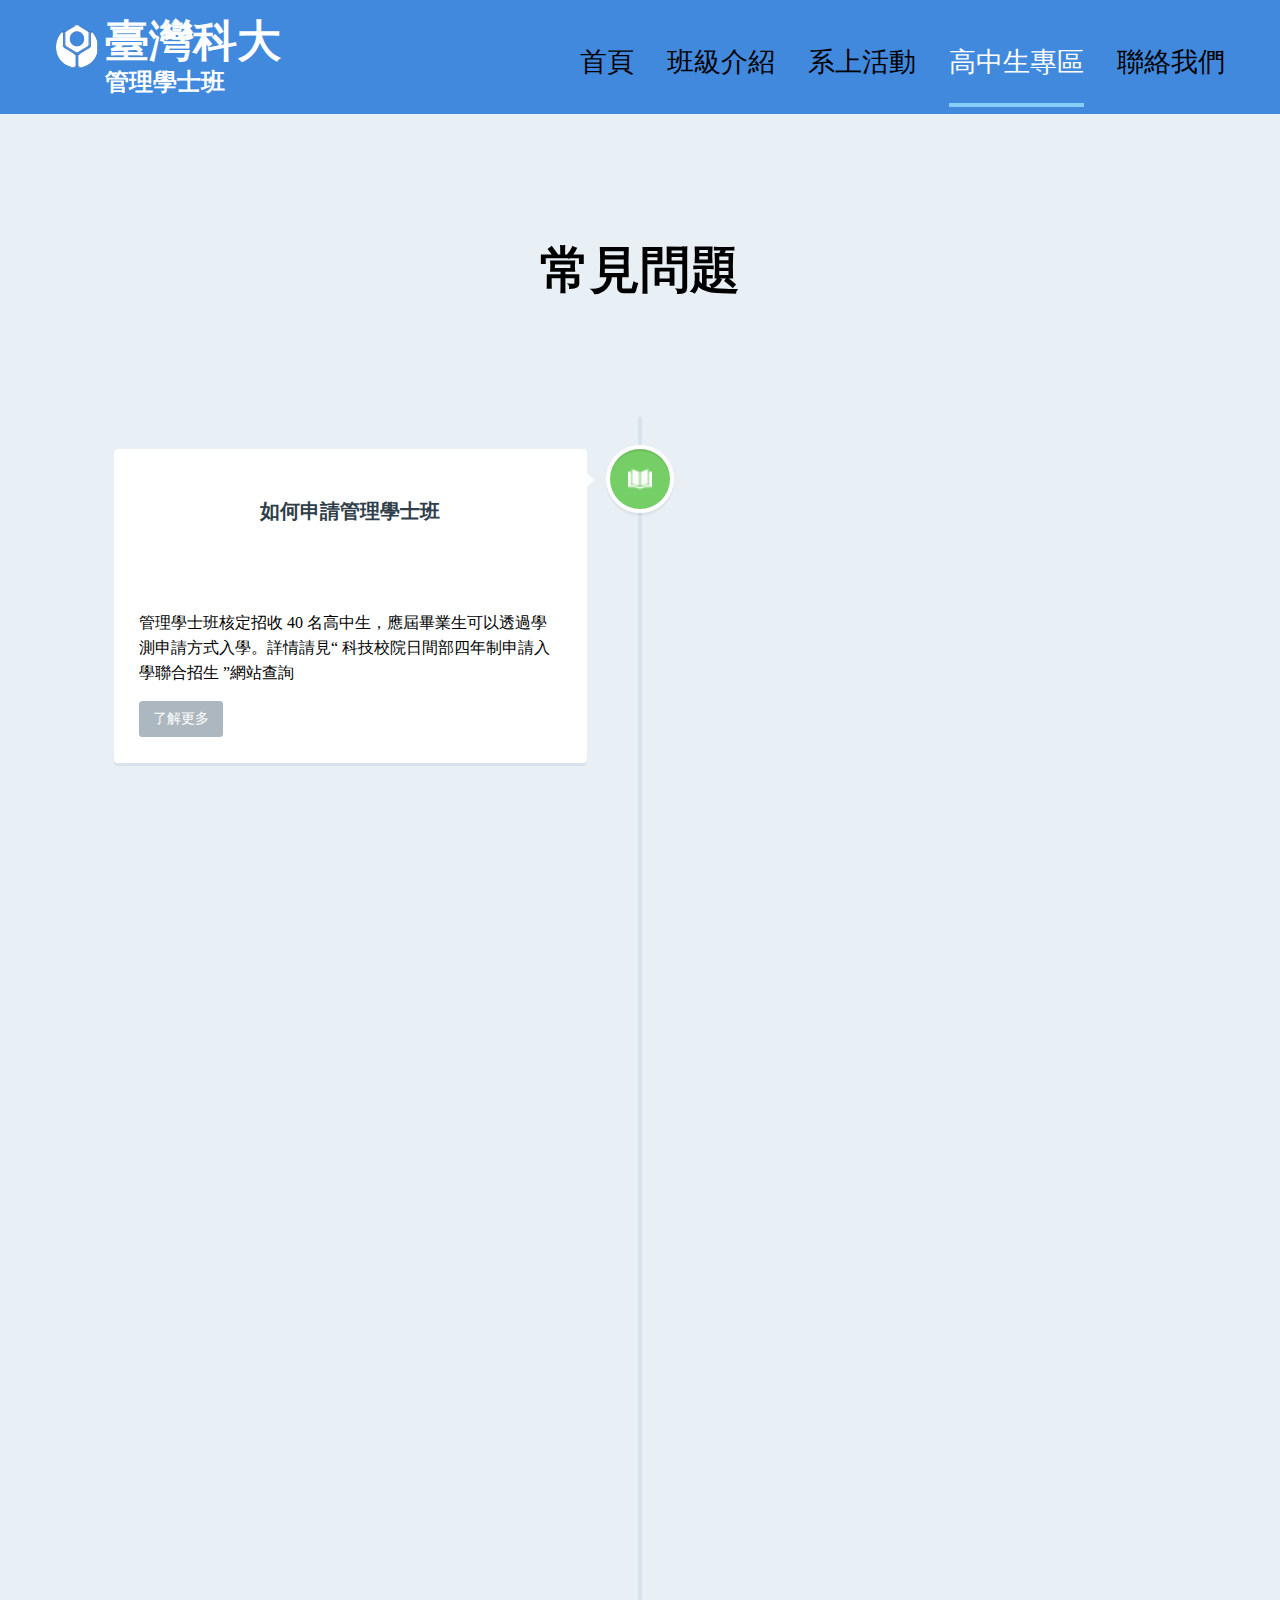
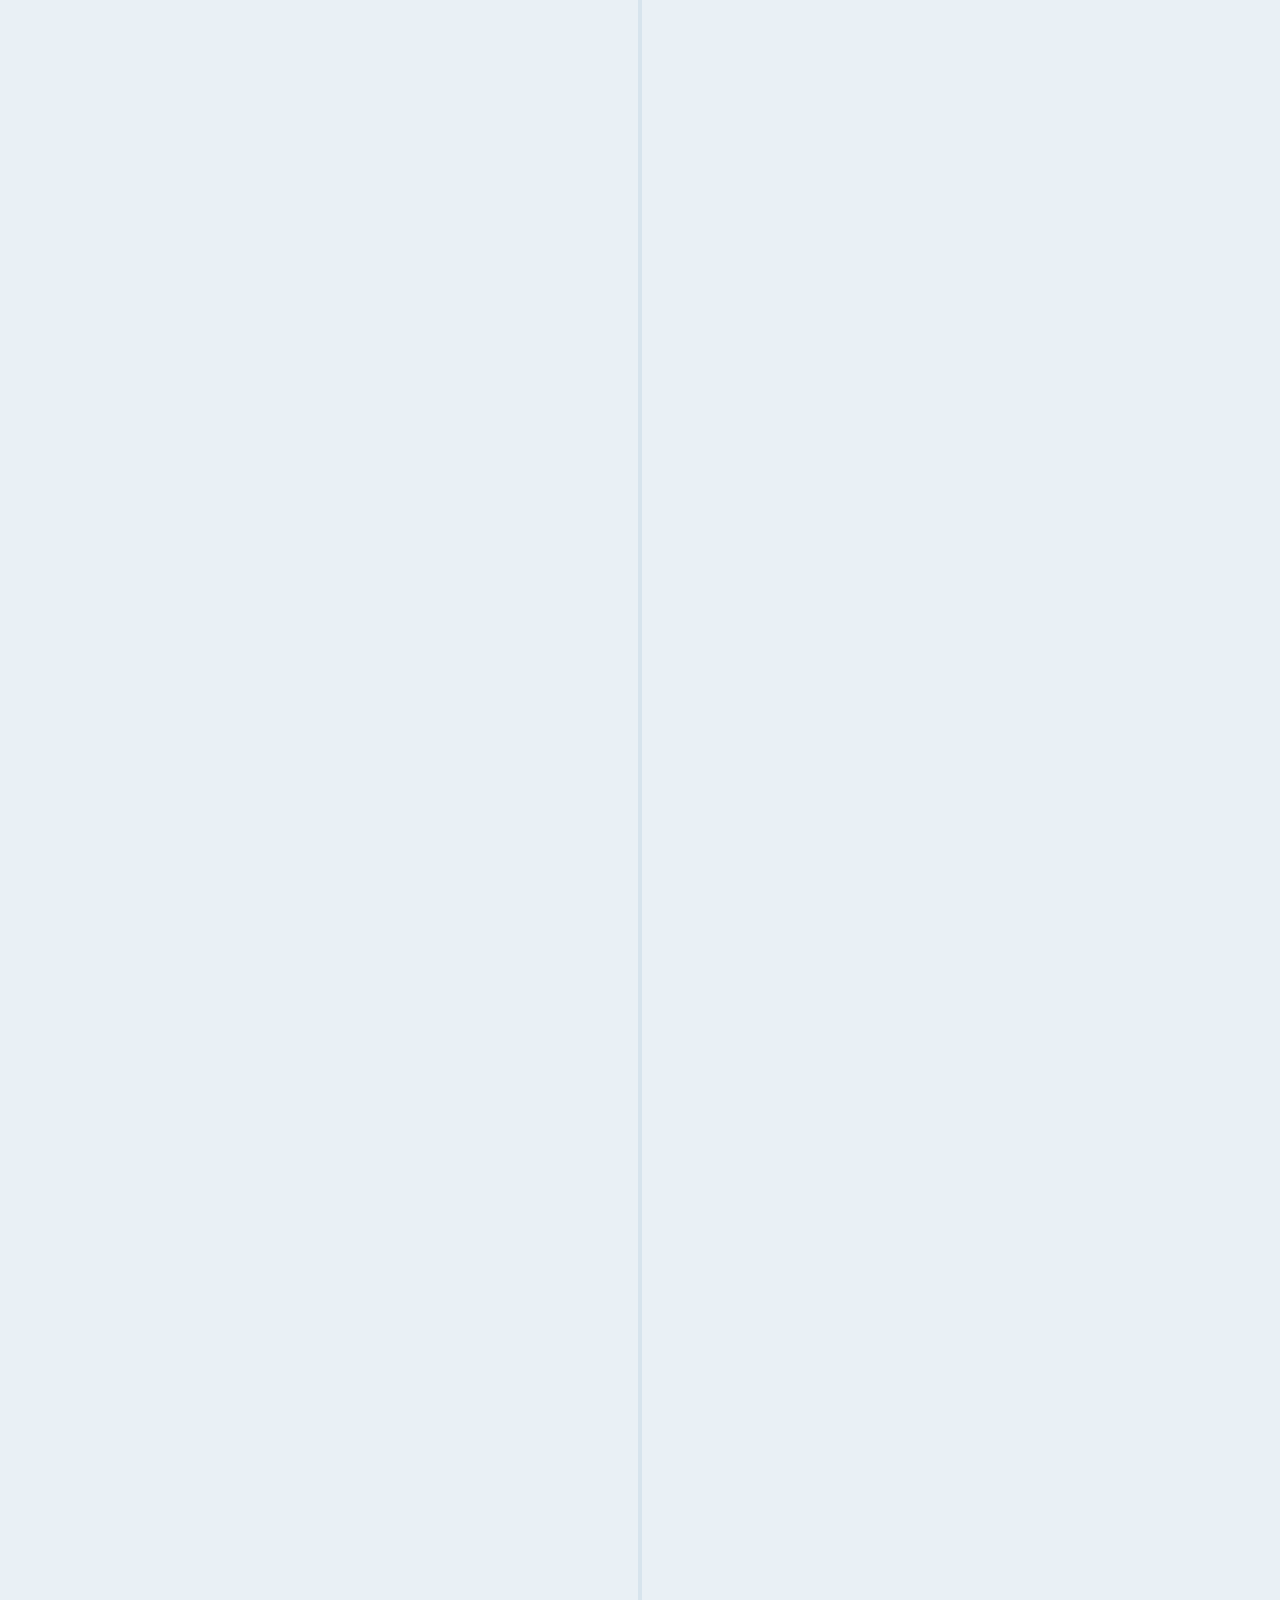
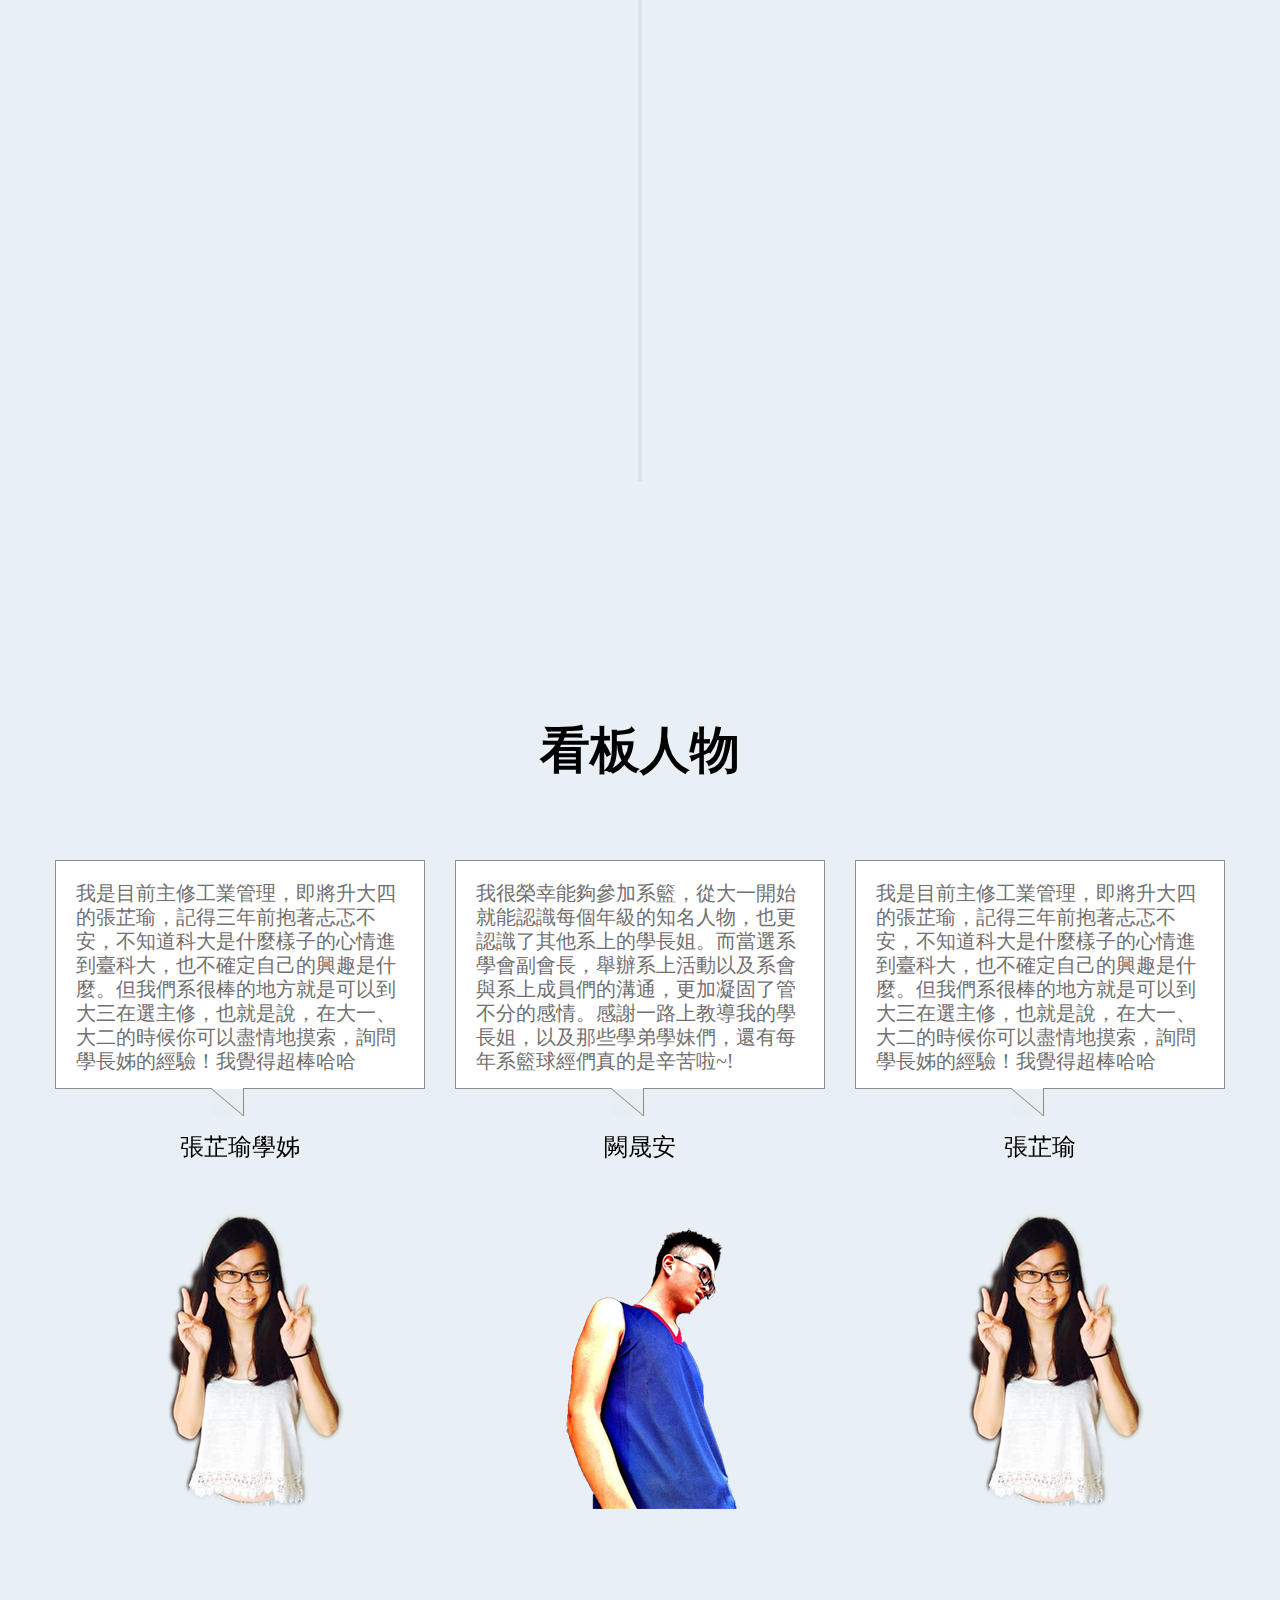
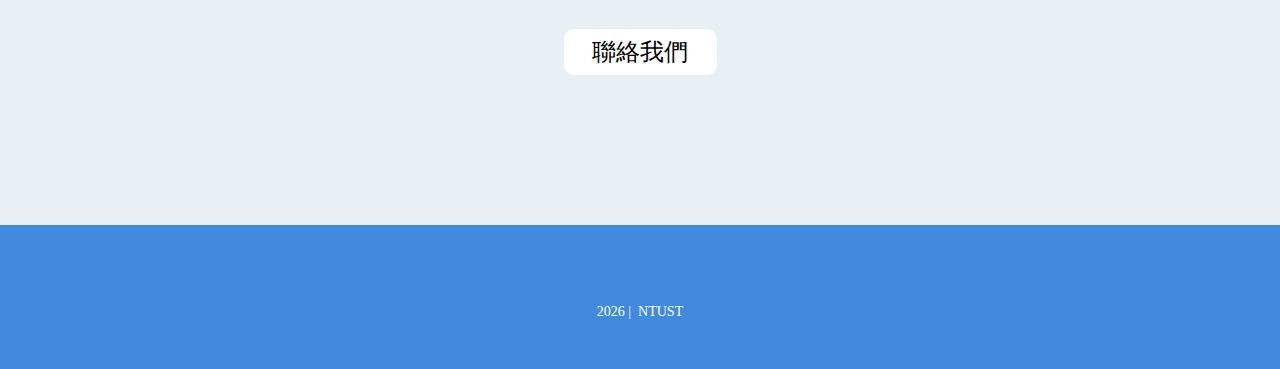
==== index-3.html @ 43ffb0cc "first_commit" ====
<!DOCTYPE html>
<html lang="en">
	<head>
	<title>高中生專區</title>
	<meta charset="utf-8">
	<meta name = "format-detection" content = "telephone=no" />
	<link rel="icon" href="images/favicon.ico" type="image/x-icon">
	<link rel="stylesheet" href="css/grid.css">
	<link rel="stylesheet" href="css/style.css">

	<script src="js/jquery.js"></script>
	<script src="js/jquery-migrate-1.2.1.js"></script>
	<script src="js/script.js"></script>
	<!--[if (gt IE 9)|!(IE)]><!-->
	<script src="js/jquery.mobile.customized.min.js"></script>
	<script src="js/wow.js"></script>
	<script>
		$(document).ready(function () {
			if ($('html').hasClass('desktop')) {
				new WOW().init();
			}
		});
	</script>

	<script type="text/javascript">
	$(document).ready(function() {
	    $(".toggle").click(function() {
	        $(this).toggleClass("active");
	        $(".nav").slideToggle();
	    });
	    $(".nav > ul > li:has(ul) > a").append('<div class="arrow-bottom"></div>');
	});
	</script>


	<link href='http://fonts.googleapis.com/css?family=Droid+Serif|Open+Sans:400,700' rel='stylesheet' type='text/css'>
	<link rel="stylesheet" href="css/new_reset.css"> <!-- CSS reset -->
	<link rel="stylesheet" href="css/new_style.css"> <!-- Resource style -->
	<script src="js/modernizr.js"></script> <!-- Modernizr -->
	<!--
	<script src="http://maps.google.com/maps/api/js?sensor=false"type="text/javascript"></script>
    <script type="text/javascript">

		var locations = [
		      ['Seoul', 37.566535, 126.977969, 4],
		      ['London', 51.507351, -0.127758, 5],
		      ['Paris', 48.856614, 2.352222, 3],
		      ['Germany', 51.165691, 10.451526, 2],
		      ['Tokyo', 35.689487, 139.691706, 1]
		    ];
		function initialize() {



		var mapProp = {
		    center:new google.maps.LatLng(0,0),
		    zoom:2,
		    panControl:false,
		    zoomControl:false,
		    mapTypeControl:false,
		    scaleControl:false,
		    streetViewControl:false,
		    overviewMapControl:false,
		    rotateControl:true,
		    mapTypeId:google.maps.MapTypeId.ROADMAP
		  };
		  var map=new google.maps.Map(document.getElementById("googleMap"),mapProp);
		}

        var infowindow = new google.maps.InfoWindow();
        var marker, i;




		google.maps.event.addDomListener(window, 'load', initialize);
	</script>
 -->

	<!--<![endif]-->
	<!--[if lt IE 8]>
	<div style=' clear: both; text-align:center; position: relative;'>
	 <a href="http://windows.microsoft.com/en-US/internet-explorer/products/ie/home?ocid=ie6_countdown_bannercode">
		 <img src="images/ie8-panel/warning_bar_0000_us.jpg" border="0" height="42" width="820" alt="You are using an outdated browser. For a faster, safer browsing experience, upgrade for free today." />
	 </a>
	</div>
	<![endif]-->
	<!--[if lt IE 9]>
		<script src="js/html5shiv.js"></script>
		<link rel="stylesheet" type="text/css" media="screen" href="css/ie.css">
	<![endif]-->
	</head>
<body class="index-3">
<!--==============================header=================================-->
<header id="header">
	<div id="stuck_container">
		<div class="container">
			<div class="row">
				<div class="grid_12">
          <img src="images/circle_logo.png" id="logopic">
					<h1><a href="index.html">臺灣科大</a><span>管理學士班</span></h1>
					<nav>
						<ul class="sf-menu">
							<li><a href="index.html">首頁</a></li>
							<li><a href="index-1.html">班級介紹</a>

							</li>
							<li><a href="index-2.html">系上活動</a>

							</li>
							<li class="current"><a href="index-3.html">高中生專區</a>
								<!-- <ul>
									<li><a href="#">常見問題</a>

									</li>
									<li><a href="#">出國交換</a>
									</li>
									<li><a href="#">看板人物</a>
									</li>
								</ul> -->
							</li>
							<li><a href="index-4.html">聯絡我們</a></li>
						</ul>
					</nav>
				</div>
			</div>
		</div>
	</div>
</header>

<span class="toggle">Menu</span>
<nav class="nav">
    <ul>
        <li><a href="index-1.html">系所介紹</a></li>
        <li><a href="index-2.html">系上活動</a></li>
        <li><a href="#">高中生專區</a></li>
        <li><a href="index-4.html">聯絡我們</a></li>
        <li><a href="http://www.management.ntust.edu.tw/front/bin/home.phtml">管院首頁</a></li>
    </ul>
</nav>

<!--=======content================================-->

<section id="content">
	<div class="full-width-container block-1">
		<div class="container">
			<div class="row">
				<div class="grid_12">
					<header>
						<h2 id="modify_content">常見問題</h2>
					</header>
				</div>
			</div>
				<section id="cd-timeline" class="cd-container">
					<div class="cd-timeline-block">
						<div class="cd-timeline-img cd-enter">
							<img src="images/open-book1.png" alt="Picture">
						</div> <!-- cd-timeline-img -->

						<div class="cd-timeline-content">
							<h2>如何申請管理學士班</h2>
							<p>管理學士班核定招收 40 名高中生，應屆畢業生可以透過學測申請方式入學。詳情請見“ 科技校院日間部四年制申請入學聯合招生 ”網站查詢</p>
							<a target="blank" href="https://caac.jctv.ntut.edu.tw/" class="cd-read-more">了解更多</a>

						</div> <!-- cd-timeline-content -->
					</div> <!-- cd-timeline-block -->

					<div class="cd-timeline-block">
						<div class="cd-timeline-img cd-sop">
							<img src="images/clock145.png" alt="Movie">
						</div> <!-- cd-timeline-img -->

						<div class="cd-timeline-content">
							<h2>申請入學流程</h2>
							<p>每年應屆高中三年級學生完成學測測驗之後，校方將在三月中旬接受考生第一階段申請，分為團體報名以及個人報名。待三月底公佈第一階段錄取名單之後，同一時間開放第二階段備審申請，並於四月底公佈第二階段錄取名單。五月中旬開始接受考生的報到與放棄。</p>
							<a target="blank"  href="http://www.admission.ntust.edu.tw/files/11-1004-124-1.php?Lang=en?Lang=zh-tw" class="cd-read-more">了解更多</a>

						</div> <!-- cd-timeline-content -->
					</div> <!-- cd-timeline-block -->



					<div class="cd-timeline-block">
						<div class="cd-timeline-img cd-exchange">
							<img src="images/businessmen13.png" alt="Picture">
						</div> <!-- cd-timeline-img -->

						<div class="cd-timeline-content">
							<h2>申請短期國際交換</h2>
							<p>為了開拓在學學生的國際視野，進行國際交流，校方每年在上下學期皆有名額可供學生申請交換。交換學校涵蓋世界五大洲，跨越四大洋。詳細申請流程與資格請見 “ 臺灣科技大學國際事務處 ” 網站查詢。<br><br>本校設有「選派優秀學生出國研習辦法」可輔導學生赴國際知名大學交換學生，並透過雙聯學制辦法取得雙學位。</p>
							<a target="blank" href="http://www.oia.ntust.edu.tw/files/11-1017-41.php?Lang=zh-tw" class="cd-read-more">了解更多</a>

						</div> <!-- cd-timeline-content -->
					</div> <!-- cd-timeline-block -->


					<div class="cd-timeline-block">
						<div class="cd-timeline-img cd-money">
							<img src="images/money162.png" alt="Movie">
						</div> <!-- cd-timeline-img -->

						<div class="cd-timeline-content">
							<h2>獎學金申請</h2>
							<p>高中生申請入學獎學金：其該入學年度學科能力測驗總級分位於累計1%以內(含)者，每名發給入學獎學金三十萬元；惟入學當學年度修業狀況需符合本校「優秀高中職學生就讀本校大學部獎學金實施要點」規定。<br><br>學業成績優良獎學金：學期成績八十分(含)以上，名列該班第一名發予獎學金六千元，第二名發予獎學金四千元，第三名發予獎學金二千元。</p>

						</div> <!-- cd-timeline-content -->
					</div> <!-- cd-timeline-block -->



					<div class="cd-timeline-block">
						<div class="cd-timeline-img cd-ntust">
							<img src="images/living1.png" alt="Picture">
						</div> <!-- cd-timeline-img -->

						<div class="cd-timeline-content">
							<h2>與臺科大其他不分系之差別</h2>
							<p>臺灣科技大學目前設立四個種類的學士班，分別是全校不分系學士班、管理學士班、電資學士班與工程學士班，以上學士班皆是從大二開始分流。管理學士班顧名思義是在學學生必須選擇管理學院一個系所作為主修。電資學士班則是選擇電資學院內的一個系所作為主修以此類推。全校不分系學士班則無此規定。</p>

						</div> <!-- cd-timeline-content -->
					</div> <!-- cd-timeline-block -->

					<div class="cd-timeline-block">
						<div class="cd-timeline-img cd-study">
							<img src="images/graduation43.png" alt="Location">
						</div> <!-- cd-timeline-img -->

						<div class="cd-timeline-content">
							<h2>未來升學</h2>
							<p>我們每屆都有許多優秀學長姐考取國內外大學之研究所。除了臺科研究所直升之外，更有不少考取臺清交成政大研究所的學長姐，素質之高可見一斑。</p>
						</div> <!-- cd-timeline-content -->
					</div> <!-- cd-timeline-block -->

					<div class="cd-timeline-block">
						<div class="cd-timeline-img cd-job">
							<img src="images/briefcase13.png" alt="Location">
						</div> <!-- cd-timeline-img -->

						<div class="cd-timeline-content">
							<h2>未來就業</h2>
							<p>本校畢業生均為政府單位及相關民間企業爭相錄用，畢業校友表現優異。根據2004年天下 Cheers雜誌調查，企業最愛之商管學院研究所畢業生中，本院名列全國第七，2005年企業最愛大學生中，本校名列全國第五。

							<br><br>本院EMBA辦學績效亦十分卓著，獲亞洲週刊評選2000年全亞洲EMBA第11名，Cheers雜誌2005年度一千大企業經理人最愛EMBA第3名，在企業界中擁有相當高的知名度。</p>
						</div> <!-- cd-timeline-content -->
					</div> <!-- cd-timeline-block -->

					<div class="cd-timeline-block">
						<div class="cd-timeline-img cd-end">
							<img src="images/text70.png" alt="Movie">
						</div> <!-- cd-timeline-img -->

						<div class="cd-timeline-content">
							<h2>The End ?</h2>
							<p>接下來請看我們的學長姐經驗分享吧～</p>
							<!--<h2>附件下載</h2>
							<p><a href="http://www.management.ntust.edu.tw/ezcatfiles/em/img/img/659/proj_application.doc" target="_blank"><span style="color:#000080;">實務專題-申請表</span></a></p><p><a href="http://www.management.ntust.edu.tw/ezcatfiles/em/img/img/643/293543440.doc" target="_blank"><span style="color:#000080;">實務專題-封面</span></a></p><p><a href="http://www.management.ntust.edu.tw/ezcatfiles/em/img/img/643/118273390.doc" target="_blank"><span style="color:#000080;">實務專題-書背</span></a></p><p><a href="http://www.management.ntust.edu.tw/ezcatfiles/em/img/img/643/110611201.doc" target="_blank"><span style="color:#000080;">實務專題-編排要點</span></a></p>
							<span class="cd-date">Feb 26</span><p><a href="http://www.management.ntust.edu.tw/ezcatfiles/em/img/img/659/640087499.doc"><span style="color:#000080;">主修雙主修輔系異動申請書</span></a></p>-->
						</div> <!-- cd-timeline-content -->
					</div> <!-- cd-timeline-block -->
				</section> <!-- cd-timeline -->


		</div>
	</div>
	<!-- <div class="full-width-container block-2">
		<div class="row">
			<div class="gird_12">
				<header><h2 id="map_content">交換地圖</h2></header>
				<div id="map"></div>
			</div>
		</div>
		<div class="container">
			<div class="row">
				<div class="grid_12">
					<p style="text-align:center;"><a href="http://www.oia.ntust.edu.tw/home.php" target="blank" class="btn_b">暸解更多</a></p>
				</div>
			</div>
		</div>

	</div>
	</div>
	 -->	<div class="full-width-container block-3">
		<div class="container">
			<div class="row">
					<div class="grid_12">
						<header>
							<h2>看板人物</h2>
						</header>
					</div>
				<div class="grid_4">
					<div class="text_content"><p>我是目前主修工業管理，即將升大四的張芷瑜，記得三年前抱著忐忑不安，不知道科大是什麼樣子的心情進到臺科大，也不確定自己的興趣是什麼。但我們系很棒的地方就是可以到大三在選主修，也就是說，在大一、大二的時候你可以盡情地摸索，詢問學長姊的經驗！我覺得超棒哈哈</p> </div>
					<h5>張芷瑜學姊</h5>
					<img src="images/p1.png" style="margin-bottom:50px;">
				</div>
				<div class="grid_4">
					<div class="text_content"><p>我很榮幸能夠參加系籃，從大一開始就能認識每個年級的知名人物，也更認識了其他系上的學長姐。而當選系學會副會長，舉辦系上活動以及系會與系上成員們的溝通，更加凝固了管不分的感情。感謝一路上教導我的學長姐，以及那些學弟學妹們，還有每年系籃球經們真的是辛苦啦~!</p> </div>
					<h5>闕晟安</h5>
					<img src="images/p2.png" style="margin-bottom:50px;">
				</div>
				<div class="grid_4">
					<div class="text_content"><p>我是目前主修工業管理，即將升大四的張芷瑜，記得三年前抱著忐忑不安，不知道科大是什麼樣子的心情進到臺科大，也不確定自己的興趣是什麼。但我們系很棒的地方就是可以到大三在選主修，也就是說，在大一、大二的時候你可以盡情地摸索，詢問學長姊的經驗！我覺得超棒哈哈</p> </div>
					<h5>張芷瑜</h5>
					<img src="images/p1.png" style="margin-bottom:50px;">
				</div>
			</div>
		</div>
	</div>
	<div class="container">
			<div class="row">
				<div class="grid_12">
					<p style="text-align:center; position:relative; top:-150px;"><a href="index-4.html"class="btn">聯絡我們</a></p>
				</div>
			</div>
		</div>
</section>

<!--=======footer=================================-->
<footer id="footer">
	<div class="container">
		<div class="row">
			<div class="grid_12 copyright">
				<!--<h2><span>Follow Us</span></h2>
				<a href="#" class="btn bd-ra"><span class="fa fa-facebook"></span></a>
				<a href="#" class="btn bd-ra"><span class="fa fa-tumblr"></span></a>
				<a href="#" class="btn bd-ra"><span class="fa fa-google-plus"></span></a>-->
				<pre><span id="copyright-year"></span> |  NTUST</pre>
			</div>
		</div>
	</div>
</footer>
<script src="js/main.js"></script> <!-- Resource jQuery -->

<!--
  <script type="text/javascript">
    var locations = [
    	['捷克', 50.075538, 14.4378],
    	['捷克', 50.075538, 14.4378],
		['比利時', 50.503887, 4.469936],
		['荷蘭', 52.132633, 5.291266],
		['奧地利', 47.516231, 14.550072],
		['義大利', 41.871940, 12.56738],
		['俄羅斯', 61.524010, 105.318756],
		['西班牙', 40.463667, -3.74922],
		['瑞典', 60.128161, 18.643501],
		['土耳其', 38.963745, 35.243322],
    	['韓國', 37.566535, 126.977969],
		['英國', 51.507351, -0.127758],
		['法國', 48.856614, 2.352222],
		['德國', 51.165691, 10.451526],
		['東京', 35.689487, 139.691706],
		['波蘭', 51.919438, 19.145136],
		['丹麥', 56.263920, 9.501785],
		['波蘭', 51.919438, 19.145136]

    ];

    var map = new google.maps.Map(document.getElementById("map"),{
      zoom: 3,
      center: new google.maps.LatLng(50, 50),
      panControl:false,
      zoomControl:false,
      mapTypeControl:false,
      scaleControl:false,
      streetViewControl:false,
      overviewMapControl:false,
      rotateControl:true,
      mapTypeId: google.maps.MapTypeId.ROADMAP
    });

    var infowindow = new google.maps.InfoWindow();

    var marker, i;

    for (i = 0; i < locations.length; i++) {
      marker = new google.maps.Marker({
      position: new google.maps.LatLng(locations[i][1], locations[i][2]),
      map: map
      });

      google.maps.event.addListener(marker, 'click', (function(marker, i) {
        return function() {
        infowindow.setContent(locations[i][0]);
        infowindow.open(map, marker);
        }
      })(marker, i));
    }
  </script>
 -->
</body>
</html>
---- css/grid.css ----
/* http://meyerweb.com/eric/tools/css/reset/ 
   v2.0 | 20110126
   License: none (public domain)
*/
/*========================================================
                    Add by myself
=========================================================*/
@media(min-width:760px) and (max-width:980px){
 #feature{
  position: relative;
  left: -40%;
  width: 200%;
 }
 }

.row_modify{
  margin-top: -400px;
  height: 200px;
  position: relative;
  right: 3%; 
}

.row_modify h2{
  text-align: center; 
  color: #fff;
}

#row_modify_h2{
  text-align: center; 
  color: #fff;
}

@media(min-width:500px) and (max-width:820px){
  #row_modify_h2{
  text-align: center; 
  color: #fff;
  position: relative;
  top: -280px;
}
}

@media(max-width:500px){
  #row_modify_h2{
  text-align: center; 
  color: #fff;
  position: relative;
  top: -350px;
}
}


.row_modify .grid_12 p{
  font-size: 20px;
  text-align: center;
}

.row_modify ul{
  font-size: 20px;
  font-family: Microsoft JhengHei;
  color: #000;
  position: absolute;
}
.row_modify ul ol{
  padding:10px;
}

.row_modify .grid_2 p{
  text-align: center;
}

.row_modify .grid_2 a:hover {
  text-align: left;
}

/*
index1 image-hover
*/
@media (min-width:1200px) {

.caption-style-4{
  list-style-type: none;
  margin-top: 180px;
  left: 16%;
  padding: 0px;
  width: 100%;
}

.caption-style-4 li{
  float: left;
  position: relative;
  overflow: hidden;
  border: solid 4px #fff;
  border-radius: 10px;
  margin-right:180px; 

}
}

@media (min-width:980px) and (max-width:1200px) {
.caption-style-4{
  list-style-type: none;
  margin-top: 180px;
  left: 15%;
  padding: 0px;
  width: 100%;
}

.caption-style-4 li{
  float: left;
  position: relative;
  overflow: hidden;
  border: solid 4px #fff;
  border-radius: 10px;
  margin-right:100px; 

}

}

@media (min-width:820px) and (max-width:980px) {
.caption-style-4{
  list-style-type: none;
  margin-top: 180px;
  left: 10.3%;
  padding: 0px;
  width: 100%;
}

.caption-style-4 li{
  float: left;
  position: relative;
  overflow: hidden;
  border: solid 4px #fff;
  border-radius: 10px;
  margin-right:70px; 

}

}

@media (min-width:767px) and (max-width:820px) {
.caption-style-4{
  list-style-type:none ;
  margin-top: 10px;
  left: 10%;
  padding: 0px;
  width: 100%;
}

.caption-style-4 li{
  float: left;
  position: relative;
  top:-180px;
  left: 31.5%;
  overflow: hidden;
  border: solid 4px #fff;
  border-radius: 10px;
  margin-right:300px; 
  margin-bottom:50px; 

}

}

@media (min-width:500px) and (max-width:767px) {
.caption-style-4{
  list-style-type:none ;
  margin-top: 10px;
  left: 10%;
  padding: 0px;
  width: 100%;
}

.caption-style-4 li{
  float: left;
  position: relative;
  top:-280px;
  left: 20.5%;
  overflow: hidden;
  border: solid 4px #fff;
  border-radius: 10px;
  margin-right:300px; 
  margin-bottom:50px; 

}

}

@media (min-width:479px) and (max-width:500px) {
.caption-style-4{
  list-style-type:none ;
  margin-top: 10px;
  left: 10%;
  padding: 0px;
  width: 100%;
}

.caption-style-4 li{
  float: left;
  position: relative;
  top:-350px;
  left: 20.5%;
  overflow: hidden;
  border: solid 4px #fff;
  border-radius: 10px;
  margin-right:300px; 
  margin-bottom:50px; 

}

}

@media (max-width:479px){
.caption-style-4{
  list-style-type:none ;
  margin-top: 10px;
  left: 10%;
  width: 100%;
}

.caption-style-4 li{
  float: left;
  position: relative;
  top:-350px;
  left: 12.5%;
  overflow: hidden;
  border: solid 4px #fff;
  border-radius: 10px;
  margin-right:300px; 
  margin-bottom:50px; 

}

}

.caption-style-4 li:hover .caption{
  opacity: 1;
}

.caption-style-4 li:hover img{
  opacity: 1;
  transform: scale(1.15,1.15);
  -webkit-transform:scale(1.15,1.15);
  -moz-transform:scale(1.15,1.15);
  -ms-transform:scale(1.15,1.15);
  -o-transform:scale(1.15,1.15);
}


.caption-style-4 img{
  margin: 0px;
  padding: 15px;
  float: left;
  z-index: 4;
}


.caption-style-4 .caption{
  cursor: pointer;
  position: absolute;
  opacity: 0;
  -webkit-transition:all 0.45s ease-in-out;
  -moz-transition:all 0.45s ease-in-out;
  -o-transition:all 0.45s ease-in-out;
  -ms-transition:all 0.45s ease-in-out;
  transition:all 0.45s ease-in-out;
}

.caption-style-4 img{
  -webkit-transition:all 0.25s ease-in-out;
  -moz-transition:all 0.25s ease-in-out;
  -o-transition:all 0.25s ease-in-out;
  -ms-transition:all 0.25s ease-in-out;
  transition:all 0.25s ease-in-out;
}
.caption-style-4 .blur{
  background-color: rgba(0,0,0,0.65);
  height: 160px;
  width: 160px;
  z-index: 5;
  position: absolute;
}

.caption-style-4 .caption-text h1{

  position: relative;
  top: -10px;
  text-transform: uppercase;
  text-align: center;
  font-size: 36px;
  color: #fff;
}

.caption-style-4 .caption-text p{
  color: #fff;
  padding-top: 8px;
}

.caption-style-4 .caption-text{
  z-index: 10;
  color: #fff;
  position: absolute;
  width: 160px;
  height: 160px;
  text-align: center;
  top:70px;
  left: 0px;
}

/*========================================================
                    original
=========================================================*/
html,
body,
div,
span,
applet,
object,
iframe,
h1,
h2,
h3,
h4,
h5,
h6,
p,
blockquote,
pre,
a,
abbr,
acronym,
address,
big,
cite,
code,
del,
dfn,
em,
img,
ins,
kbd,
q,
s,
samp,
small,
strike,
strong,
sub,
sup,
tt,
var,
b,
u,
i,
center,
dl,
dt,
dd,
ol,
ul,
li,
fieldset,
form,
label,
legend,
table,
caption,
tbody,
tfoot,
thead,
tr,
th,
td,
article,
aside,
canvas,
details,
embed,
figure,
figcaption,
footer,
header,
hgroup,
menu,
nav,
output,
ruby,
section,
summary,
time,
mark,
audio,
video {
  margin: 0;
  padding: 0;
  border: 0;
  font-size: 100%;
  font: inherit;
  vertical-align: top;
}
/* HTML5 display-role reset for older browsers */
article,
aside,
details,
figcaption,
figure,
footer,
header,
hgroup,
menu,
nav,
section {
  display: block;
}
body {
  line-height: 1;
}
ol,
ul {
  list-style: none;
}
blockquote,
q {
  quotes: none;
}
blockquote:before,
blockquote:after,
q:before,
q:after {
  content: '';
  content: none;
}
table {
  border-collapse: collapse;
  border-spacing: 0;
}
.clearfix {
  *zoom: 1;
}
.clearfix:before,
.clearfix:after {
  display: table;
  content: "";
  line-height: 0;
}
.clearfix:after {
  clear: both;
}
.container .alpha {
  margin-left: 0px;
}
.container .omega {
  margin-right: 0px;
}
.row {
  margin-left: -30px;
  *zoom: 1;
}
.row:before,
.row:after {
  display: table;
  content: "";
  line-height: 0;
}
.row:after {
  clear: both;
}
[class*="grid_"] {
  float: left;
  min-height: 1px;
  margin-left: 30px;
}
.container {
  width: 1170px;
}
.grid_12 {
  width: 1170px;
}
.grid_11 {
  width: 1070px;
}
.grid_10 {
  width: 970px;
}
.grid_9 {
  width: 870px;
}
.grid_8 {
  width: 770px;
}
.grid_7 {
  width: 670px;
}
.grid_6 {
  width: 570px;
}
.grid_5 {
  width: 470px;
}
.grid_4 {
  width: 370px;
}
.grid_3 {
  width: 270px;
}
.grid_2 {
  width: 170px;
}
.grid_1 {
  width: 70px;
}
.preffix_12 {
  margin-left: 1230px;
}
.preffix_11 {
  margin-left: 1130px;
}
.preffix_10 {
  margin-left: 1030px;
}
.preffix_9 {
  margin-left: 930px;
}
.preffix_8 {
  margin-left: 830px;
}
.preffix_7 {
  margin-left: 730px;
}
.preffix_6 {
  margin-left: 630px;
}
.preffix_5 {
  margin-left: 530px;
}
.preffix_4 {
  margin-left: 430px;
}
.preffix_3 {
  margin-left: 330px;
}
.preffix_2 {
  margin-left: 230px;
}
.preffix_1 {
  margin-left: 130px;
}
.container {
  margin-right: auto;
  margin-left: auto;
  *zoom: 1;
  -webkit-box-sizing: border-box;
  -moz-box-sizing: border-box;
  box-sizing: border-box;
}
.container:before,
.container:after {
  display: table;
  content: "";
  line-height: 0;
}
.container:after {
  clear: both;
}
@media (min-width: 980px) and (max-width: 1199px) {

  .row {
    margin-left: -20px;
    *zoom: 1;
  }
  .row:before,
  .row:after {
    display: table;
    content: "";
    line-height: 0;
  }
  .row:after {
    clear: both;
  }
  [class*="grid_"] {
    float: left;
    min-height: 1px;
    margin-left: 20px;
  }
  .container {
    width: 940px;
  }
  .grid_12 {
    width: 940px;
  }
  .grid_11 {
    width: 860px;
  }
  .grid_10 {
    width: 780px;
  }
  .grid_9 {
    width: 700px;
  }
  .grid_8 {
    width: 620px;
  }
  .grid_7 {
    width: 540px;
  }
  .grid_6 {
    width: 460px;
  }
  .grid_5 {
    width: 380px;
  }
  .grid_4 {
    width: 300px;
  }
  .grid_3 {
    width: 220px;
  }
  .grid_2 {
    width: 140px;
  }
  .grid_1 {
    width: 60px;
  }
  .preffix_12 {
    margin-left: 980px;
  }
  .preffix_11 {
    margin-left: 900px;
  }
  .preffix_10 {
    margin-left: 820px;
  }
  .preffix_9 {
    margin-left: 740px;
  }
  .preffix_8 {
    margin-left: 660px;
  }
  .preffix_7 {
    margin-left: 580px;
  }
  .preffix_6 {
    margin-left: 500px;
  }
  .preffix_5 {
    margin-left: 420px;
  }
  .preffix_4 {
    margin-left: 340px;
  }
  .preffix_3 {
    margin-left: 260px;
  }
  .preffix_2 {
    margin-left: 180px;
  }
  .preffix_1 {
    margin-left: 100px;
  }
}
@media (min-width: 768px) and (max-width: 979px) {
  .row {
    margin-left: -20px;
    *zoom: 1;
  }
  .row:before,
  .row:after {
    display: table;
    content: "";
    line-height: 0;
  }
  .row:after {
    clear: both;
  }
  [class*="grid_"] {
    float: left;
    min-height: 1px;
    margin-left: 20px;
  }
  .container {
    width: 748px;
  }
  .grid_12 {
    width: 748px;
  }
  .grid_11 {
    width: 684px;
  }
  .grid_10 {
    width: 620px;
  }
  .grid_9 {
    width: 556px;
  }
  .grid_8 {
    width: 492px;
  }
  .grid_7 {
    width: 428px;
  }
  .grid_6 {
    width: 364px;
  }
  .grid_5 {
    width: 300px;
  }
  .grid_4 {
    width: 236px;
  }
  .grid_3 {
    width: 172px;
  }
  .grid_2 {
    width: 108px;
  }
  .grid_1 {
    width: 44px;
  }
  .preffix_12 {
    margin-left: 788px;
  }
  .preffix_11 {
    margin-left: 724px;
  }
  .preffix_10 {
    margin-left: 660px;
  }
  .preffix_9 {
    margin-left: 596px;
  }
  .preffix_8 {
    margin-left: 532px;
  }
  .preffix_7 {
    margin-left: 468px;
  }
  .preffix_6 {
    margin-left: 404px;
  }
  .preffix_5 {
    margin-left: 340px;
  }
  .preffix_4 {
    margin-left: 276px;
  }
  .preffix_3 {
    margin-left: 212px;
  }
  .preffix_2 {
    margin-left: 148px;
  }
  .preffix_1 {
    margin-left: 84px;
  }
}
.select-menu {
  display: none !important;
}
@media (max-width: 767px) {
  .container {
    width: 420px;
    padding: 0 0px;
  }
  .row {
    margin-left: 0;
  }
  [class*="grid_"] {
    float: none;
    display: block;
    width: 100%;
    margin-left: 0;
    -webkit-box-sizing: border-box;
    -moz-box-sizing: border-box;
    box-sizing: border-box;
  }
  .select-menu {
    display: block !important;
  }
}
@media (max-width: 479px) {
  body {
    padding: 0;
  }
  .container {
    width: 300px;
    padding: 0 0px;
  }
  .row {
    margin-left: 0;
  }
}
---- css/style.css ----
@import url(//maxcdn.bootstrapcdn.com/font-awesome/4.2.0/css/font-awesome.min.css);
@import url(//fonts.googleapis.com/css?family=Open+Sans:700,400,300);
@import url(//fonts.googleapis.com/css?family=Marvel:400,700);
/* =======================================================
					variables
======================================================== */
/*========================================================
                    Add by myself
=========================================================*/

#NewsCrawler{
  background-color: #fff;

}

.circle_title{
  height:40%;
  width: 55%;
  position: absolute;
  top: 26%;
  left: 22%;
  filter:alpha(opacity=60);
  opacity:1;
  -webkit-animation-name: show_up; /* Chrome, Safari, Opera */
  -webkit-animation-duration: 1s; /* Chrome, Safari, Opera */
}
@-webkit-keyframes show_up {
    0%   {top:20%;}
    100% {top:26%;}
}

@keyframes show_up {
    0%   {top:20%;}
    100% {top:26%;}
}

@media (min-width:1280px)  {

  /*add by myself*/


  #c2{
  height: 170px;
  width: 170px;
  position: absolute;
  left: 40%;
  top:20%;
  -webkit-animation-name: rotate; /* Chrome, Safari, Opera */
  -webkit-animation-iteration-count:  infinite;
  -webkit-animation-timing-function:linear;
  -webkit-animation-duration: 10s; /* Chrome, Safari, Opera */
  -webkit-animation-direction:normal;
  }

}

@media (min-width:1080px) and (max-width:1280px) {



  #c2{
  height: 170px;
  width: 170px;
  position: absolute;
  left: 38.5%;
  top:10%;
  -webkit-animation-name: rotate; /* Chrome, Safari, Opera */
  -webkit-animation-iteration-count:  infinite;
  -webkit-animation-timing-function:linear;
  -webkit-animation-duration: 10s; /* Chrome, Safari, Opera */
  -webkit-animation-direction:normal;

  }
}

@media (min-width:980px) and (max-width:1080px) {



  #c2{
  height: 170px;
  width: 170px;
  position: absolute;
  left: 36%;
  top:-1%;
  -webkit-animation-name: rotate; /* Chrome, Safari, Opera */
  -webkit-animation-iteration-count:  infinite;
  -webkit-animation-timing-function:linear;
  -webkit-animation-duration: 10s; /* Chrome, Safari, Opera */
  -webkit-animation-direction:normal;

  }
}

@media (min-width:880px) and (max-width:980px) {


  #c2{
  height: 150px;
  width: 150px;
  position: absolute;
  left: 36%;
  top:13%;
  -webkit-animation-name: rotate; /* Chrome, Safari, Opera */
  -webkit-animation-iteration-count:  infinite;
  -webkit-animation-timing-function:linear;
  -webkit-animation-duration: 10s; /* Chrome, Safari, Opera */
  -webkit-animation-direction:normal;

  }
}

@media (min-width:790px) and (max-width:880px) {



  #c2{
  height: 130px;
  width: 130px;
  position: absolute;
  left: 37%;
  top:10%;
  -webkit-animation-name: rotate; /* Chrome, Safari, Opera */
  -webkit-animation-iteration-count:  infinite;
  -webkit-animation-timing-function:linear;
  -webkit-animation-duration: 10s; /* Chrome, Safari, Opera */
  -webkit-animation-direction:normal;

  }
}


@media (max-width:790px) {



  #c2{
  height: 0px;
  width: 0px;
  }
}



  @-webkit-keyframes rotate {
    from { -webkit-transform: rotateY(0deg);    }
    to   { -webkit-transform: rotateY(-360deg); }
  }

  /* all other browsers */
  @keyframes rotate {
    from {
      -moz-transform: rotateY(0deg);
      -ms-transform: rotateY(0deg);
      transform: rotateY(0deg);
    }
    to {
      -moz-transform: rotateY(-360deg);
      -ms-transform: rotateY(-360deg);
      transform: rotateY(-360deg);
    }
  }


@-webkit-keyframes rotateA {
    0%  { -webkit-transform: rotateY(0deg); }
    100%{ -webkit-transform: rotateY(360deg); }
  }
  /*@-webkit-keyframes rotateA {
    0%  { -webkit-transform: rotateY(0deg); }
    45% { -webkit-transform: rotateY(44deg); }
    50% { -webkit-transform: rotateY(45deg); }
    55% { -webkit-transform: rotateY(44deg); }
    100%{ -webkit-transform: rotateY(0deg); }
  }*/

  /* all other browsers */
  @keyframes rotateA {
    0%  {
      -moz-transform: rotateY(0deg);
      -ms-transform: rotateY(0deg);
      transform: rotateY(0deg);
    }

    45% {
      -moz-transform: rotateY(44deg);
      -ms-transform: rotateY(44deg);
      transform: rotateY(44deg);
    }

    50% {
      -moz-transform: rotateY(45deg);
      -ms-transform: rotateY(45deg);
      transform: rotateY(45deg);
    }

    55% {
      -moz-transform: rotateY(44deg);
      -ms-transform: rotateY(44deg);
      transform: rotateY(44deg);

    }
    100%  {
      -moz-transform: rotateY(0deg);
      -ms-transform: rotateY(0deg);
      transform: rotateY(0deg);
    }
  }

/*========================================================
                    Last page
=========================================================*/
 #contact_1 p {
 text-align: center;}
}
/*========================================================
										Main layout styles
=========================================================*/
body {
  background: #fff;
  font: 14px/24px Microsoft JhengHei;
}
a {
  text-decoration: none;
  cursor: pointer;
  -webkit-transition: 0.3s all ease;
  transition: 0.3s all ease;
}
a:hover {
  -webkit-transition: 0.3s all ease;
  transition: 0.3s all ease;
}
a[href^="tel:"] {
  color: inherit;
  text-decoration: none;
}
h2 a,
h3 a,
h4 a,
h5 a {
  color: inherit;
  font: inherit;
}
h2 a:hover,
h3 a:hover,
h4 a:hover,
h5 a:hover {
  color: #4189dd;
}
* {
  -webkit-text-size-adjust: none;
}
::-moz-selection {
  /* Code for Firefox */
  color: #ffffff;
  background: #666666;
}
::selection {
  color: #ffffff;
  background: #666666;
}
/*========================================================
										HEADER styles
=========================================================*/
#header {
  padding: 20px 0;
  background: #4189dd;
}
#header h1 {
  float: left;
  padding-left: 40px;
  /*background: url(../images/circle_logo.png) 0 10px no-repeat;*/
  color: #ffffff;
}

@media(min-width:980px){

#logopic {
  position: fixed;
  margin-top:5px;

  -webkit-animation-name: rotate; /* Chrome, Safari, Opera */
  -webkit-animation-iteration-count:  infinite;
  -webkit-animation-timing-function:linear;
  -webkit-animation-duration: 10s; /* Chrome, Safari, Opera */
  -webkit-animation-direction:normal;
}



}
@media(max-width:979px){

  #logopic {
    visibility: hidden;
  }
}

#header h1 a {
  font: 700 44px/44px Microsoft JhengHei;
  color: #ffffff;
  margin-left: 10px;
}
#header h1 span {
  display: block;
  font-size: 24px;
  font-family:Microsoft JhengHei;
  margin-left: 10px;
}
#header nav {
  float: right;
}
@media only screen and (max-width: 767px) {
  #header {
    text-align: center;
  }
  #header h1,
  #header nav {
    float: none;
    display: inline-block;
  }
  #header nav {
    display: none;
  }
}
/* Main menu styles
========================================================*/
.sf-menu {
  width: 100%;
  text-align: center;
  line-height: 20px;
  margin-top: auto;
  margin-top: 32px;
}
.sf-menu > li {
  display: inline-block;
  position: relative;
  padding: 0;
  margin: 0;
}
.sf-menu > li > a {
  color: #000;
  font-size: 27px;
  margin-left: 29px;
  font-family:Microsoft JhengHei;
  margin-bottom: 30px;
  position: relative;
}
.sf-menu > li > a:hover {
  color: #ffffff;
}
.sf-menu > li > a:hover:after {
  content: "";
  height: 4px;
  width: 100%;
  background: #87CEFA;
  position: absolute;
  bottom: -30px;
  left: 0;
}
.sf-menu > li:first-child {
  padding-right: 0;
}
.sf-menu > li.current > a {
  color: #ffffff;
}
.sf-menu > li.current > a:after {
  content: "";
  height: 4px;
  width: 100%;
  background: #87CEFA;
  position: absolute;
  bottom: -30px;
  left: 0;
}
@media only screen and (max-width: 979px) {
  .sf-menu li {
    padding-right: 0;
  }
}
/* First level sub-menu styles
========================================================*/
.sf-menu ul {

  position: absolute;
  top: 66px;
  left: -30px;
  background: #4169E1;
  color: #ffffff;
  min-width: 157px;
  z-index: 999;
  display: none;
  text-align: left;
  padding-left: 33px;
  padding-top: 10px;
  -webkit-box-sizing: border-box;
  -moz-box-sizing: border-box;
  box-sizing: border-box;
}
.sf-menu ul:before {
  content: "";
  position: absolute;
  top: -10px;
  left: calc(50% - 3px);
  width: 0;
  height: 0;
  border-left: 7px solid transparent;
  border-right: 7px solid transparent;
  border-bottom: 10px solid #4189dd;
}
.sf-menu ul li {
  position: relative;
  height: 48px;
  line-height: 48px;
  -webkit-transition: 0.3s;
  transition: 0.3s;
}
.sf-menu ul li a {
  line-height: 12px;
  padding: 10px;
  color: #ffffff;
  font-family: Microsoft JhengHei;
  font-size: 16px;
  display: block;
}
.sf-menu ul li:hover > a {
  color: #AFEEEE;
}
/* Second level sub-menu styles
========================================================*/
.sf-menu ul ul {
  position: absolute;
  top: 0;
  left: 126px;
  z-index: 4;
  min-width: 157px;
  border: none;
  background: #003399;
}
.sf-menu ul ul:before {
  display: none;
}
.sf-menu ul ul a:hover {
  color: #4189dd;
}

/*phone_menu*/


@media (max-width: 767px) {
    .nav {
      border: solid 1px #fff;
      position: fixed;
      top: 150px;
      left: 0px;
      z-index: 100;
      background: #2a7ada;
      display: none;
    }
    .toggle {
      font: 12px Microsoft JhengHei;
      opacity:0.8;
      z-index: 40;
      background: #2a7ada;
      position: fixed;
      top: 90px;
      left: 0px;
      display: inline-block;
      background: #211b9d;
      padding: 10px 15px;
      color: #FFF;
    }
    .nav li{
      position: relative;
      float: left;
      color: #FFF;
      list-style: none;
      background: #2a7ada;
      float: none;
    }

    .nav li:hover {
    border: solid 1px #fff ;
    background: #5595e2;
}
    .nav li a{
      z-index: 100;
      display: block;
      padding: 15px 30px;
      color: #FFF;
      text-decoration: none;
      padding: 10px 15px;
    }
    .nav li:hover ul {
      position: relative;
      display: block;
      background: transparent;
    }
    .nav li:hover ul li{
      background: transparent;
    }
    .nav li:hover ul li a{
      padding-left: 30px;
    }

    .sf-menu {
      display: none;
    }

    .select-menu {
      width: 0%;
    }
}
@media only screen and (min-width: 767px) {
  .toggle {
    display: none;
  }

  .nav{
    display: none;
  }
}
/* Stuck menu styles
========================================================*/
.isStuck {
  background: #4189dd;
  z-index: 9;
  padding: 0;
  border-bottom: 1px solid 0;
}
.isStuck nav {
  margin-top: 17px !important;
}
.isStuck .sf-menu {
  margin-top: 3px;
}
.isStuck .sf-menu > li > a:hover:after {
  bottom: -23px;
}
.isStuck .sf-menu > li.current > a:after {
  bottom: -23px;
}
@media only screen and (max-width: 979px) {
  .isStuck {
    display: none !important;
  }
}
/*========================================================
										CONTENT styles
=========================================================*/
h2,
h3,
h4 {
  font-family: Microsoft JhengHei;
  color: #000000;
}
h2 {
  font: 300 72px/72px Microsoft JhengHei;
  text-align: center;
  margin-bottom: 50px;
}
h2 span {
  position: relative;
}
h2 span:before {
  height: 2px;
  position: absolute;
  bottom: 7px;
  background: #000;
  width: 100%;
  content: "";
  display: block;
  left: 0;
}
h3 {
  font-size: 50px;
  font-family: Microsoft JhengHei;
  text-align: center;
  line-height: 50px;
}
h4 {
  font-size: 36px;
  line-height: 36px;
  font-family: Microsoft JhengHei;
  text-align: center;
  margin-top: 30px;
  margin-bottom: 30px;
}
h5 {
  font-size: 27px;
  line-height: 27px;
  font-family: Microsoft JhengHei;
  text-align: center;
  margin-bottom: 20px;
  color: #000000;
}
.h5__mod {
  color: #4189dd;
}
p {
  font: 20px/24px Microsoft JhengHei;
  color: #727070;
}
.full-width-container {
  background-color:  #e9f0f5;
  width: 100%;
}
.img_container {
  overflow: hidden;
}
.img_container img {
  width: 100%;
}

/*btn new*/

#index1_grid_btn{
  width: 100%;
  position: absolute;
  /*padding-top: 70px;*/
  left: -2.2%;
}

.btn_a {
  top:30px;
  width: 153px;
  border: 3px solid #ffffff;
  background: #fff;
  display: inline-block;
  font: 24px/46px Microsoft JhengHei;
  text-align: center;
  text-transform: uppercase;
  color: #000;
  margin-top: 20px;
  position: relative;
  border-radius: 10px;
}

.btn_a:hover {
  background: #000099;
  color: #ffffff;
}


.btn_b {
  width: 153px;
  border: 3px solid #ffffff;
  background: #fff;
  display: inline-block;
  font: 24px/46px Microsoft JhengHei;
  text-transform: uppercase;
  color: #000;
  margin-top: 20px;
  position: relative;
  border-radius: 30px;
}

.btn_b:hover {
  background: #FF6600;
  color: #ffffff;
}

.btn {
  width: 153px;
  background: #ffffff;
  display: inline-block;
  font: 24px/46px Microsoft JhengHei;
  text-align: center;
  text-transform: uppercase;
  color: #000000;
  margin-top: 20px;
  position: relative;
  border-radius: 10px;
}
.btn:hover {
  background: #000099;
  color: #ffffff;
}
.bd-ra {
  border-radius: 50%;
}
.sub_head {
  font-size: 24px;
  font-style: italic;
  line-height: 36px;
  text-align: center;
  margin: 0 auto;
}
@media only screen and (max-width: 979px) {
  h2 {
    font: 300 62px/62px Microsoft JhengHei;
    text-align: center;
    margin-bottom: 40px;
  }
  h2 span:before {
    display: none;
  }
  h3 {
    font: 45px/45px Microsoft JhengHei;
    text-align: center;
  }
  h4 {
    font: 30px/30px Microsoft JhengHei;
    text-align: center;
    margin-top: 20px;
    margin-bottom: 20px;
  }
  h5 {
    font: 20px/20px Microsoft JhengHei;
    text-align: center;
    margin-bottom: 20px;
    color: #000000;
  }
}
@media only screen and (max-width: 767px) {
  h2 {
    font: 300 52px/52px Microsoft JhengHei;
    text-align: center;
    margin-bottom: 40px;
  }
  h2 span:before {
    display: none;
  }
  h3 {
    font: 36px/36px Microsoft JhengHei;
    text-align: center;
  }
  h4 {
    font: 25px/25px Microsoft JhengHei;
    text-align: center;
    margin-top: 20px;
    margin-bottom: 20px;
  }
  h5 {
    font: 20px/20px Microsoft JhengHei;
    text-align: center;
    margin-bottom: 20px;
    color: #000000;
  }
  .img_container {
    margin-bottom: 20px;
  }
}
@media only screen and (max-width: 479px) {
  .index3 .block1 h2 {
    font: 300 42px/42px Microsoft JhengHei;
    text-align: center;
    margin-bottom: 40px;
  }
  h2 span:before {
    display: none;
  }
  h3 {
    font: 24px/24px Microsoft JhengHei;
    text-align: center;
  }
  h4 {
    font: 20px/20px Microsoft JhengHei;
    text-align: center;
    margin-top: 20px;
    margin-bottom: 20px;
  }
  h5 {
    font: 16px/16px Microsoft JhengHei;
    text-align: center;
    margin-bottom: 20px;
    color: #000000;
  }
  .img_container {
    margin-bottom: 20px;
  }
}
.index .block-2 {
  padding: 105px 0 130px;
  text-align: center;
}
.index .block-2 h2 {
  margin-bottom: 60px;
}
.index .block-2 h4 {
  margin-bottom: 25px;
}
.index .block-2 p {
  width: 66%;
  margin: 0 auto;
  line-height: 30px;　　
}
.index .block-2 .btn {
  margin-top: 33px;
  width: 278px;
  border-radius: 10px;
}
.index .block-3 {
  padding: 123px 0 50px;
  background: url(../images/index_img_par.jpg);
  background-attachment: fixed;
  background-position: center 0%;
  position: relative;
  background-repeat: no-repeat;
  padding-bottom: 100px;
  z-index: 8;
  text-align: center;
}
.index .block-3 h2 {
  color: #ffffff;
  margin-bottom: 70px;
}
.index .block-3 h2 span:before {
  background: #ffffff;
}
.index .block-3 h3 {
  color: #ffffff;
}
.index .block-3 .element {
  padding: 50px 0;
}
.index .block-4 {
  padding: 120px 0 130px;
  border-bottom: 1px solid #000;
}
.index .block-4 h2 {
  margin-bottom: 65px;
}
.index .block-4 .owl-text {
  font-size: 36px;
  font-family: Microsoft JhengHei;
  color: #312f2f;
  text-align: center;
  margin-top: 40px;
}
.index .block-5 {
  padding: 120px 0 70px;
  text-align: center;
}
.index .block-5 h2 {
  margin-bottom: 60px;
}
.index .block-5 h3 {
  margin-bottom: 22px;
}
.index .block-5 .btn {
  margin-top: 30px;
}
.index .block-5 p {
  text-align: left;
}
@media only screen and (max-width: 979px) {
  .index .block-3 h3 {
    height: 100px;
  }
}
@media only screen and (max-width: 767px) {
  .index .block-3 .element {
    padding: 0;
  }
  .index .block-5 article {
    margin-bottom: 60px;
  }
}
.index-1 .block-1 {
  padding: 120px 0 125px;
}
.index-1 .block-1 h2 {
  margin-bottom: 60px;
}
.index-1 .block-1 p {
  padding-right: 10px;
  /*line-height: 20px;*/
}
.index-1 .block-1 .btn {
  margin-top: 55px;
}
@media (min-width:500px)  {
 .index-1 .block-2 {
  padding: 500px 0 90px;
  background: url(../images/index_img_par.jpg);
  background-attachment: fixed;
  background-position: center 0%;
  position: relative;
  background-repeat: no-repeat;
  padding-bottom: 100px;
  z-index: 8;
}
}

@media (max-width:500px)  {
  .index-1 .block-2 {
  padding: 500px 0 250px;
  background: url(../images/index_img_par.jpg);
  background-attachment: fixed;
  background-position: center 0%;
  position: relative;
  background-repeat: no-repeat;
  z-index: 8;
}
}
/*====== ADD BY MYSELF ======*/
.index-1 .block-4 {
  padding: 500px 0 90px;
  background: url(../images/block-5.jpg);
  background-attachment: fixed;
  background-position: center 0%;
  position: relative;
  background-repeat: no-repeat;
  padding-bottom: 200px;
  z-index: 8;
}

@media (max-width:820px){
  .index-1 .block-4 {
  padding: 800px 0 90px;
  background: url(../images/block-5.jpg);
  background-attachment: fixed;
  background-position: center 0%;
  position: relative;
  background-repeat: no-repeat;
  padding-bottom: 200px;
  z-index: 8;
}
}

.index-1 .block-2 h2 {
  color: #000;
  margin-bottom: 75px;
}
.index-1 .block-2 h2 span:before {
  background: #ffffff;
}
.index-1 .block-2 h4 {
  color: #ffffff;
  margin-top: 10px;
  margin-bottom: 15px;
}
.index-1 .block-2 p {
  color: #000;
  padding: 0 22px;
  line-height: 30px;　　
}
/*add by myself*/
.index-1 .block-6 {
  padding: 10px 0 20px;
}
.index-1 .block-3 {
  padding: 125px 0 115px;
}
.index-1 .block-3 h2 {
  margin-bottom: 70px;
}
.index-1 .block-3 .bd-ra {
  width: 68px;
  height: 68px;
  line-height: 68px;
  font-size: 35px;
  text-align: center;
  color: #ffffff;
  background: #4189dd;
  display: block;
  font-family: Microsoft JhengHei;
}
@media only screen and (max-width: 979px) and (min-width: 768px) {
  .index-1 .block-3 .bd-ra {
    width: 50px;
    height: 50px;
    line-height: 50px;
  }
}
@media only screen and (max-width: 767px) {
  .index-1 .block-3 .bd-ra {
    margin: 10px auto;
  }
  .index-1 .block-3 p {
    margin-bottom: 50px;
    line-height: 30px;　　
  }
}
.index-2 .block-1 {
  padding: 120px 0 70px;
}
.index-2 .block-1 h2 {
  margin-bottom: 64px;
}
.index-2 .block-1 article {
  border: 1px solid #000;
  border-top: none;
  padding-top: 5px;
  margin-bottom: 95px;
}
.index-2 .block-1 h4 {
  background: #474747;
  color: #ffffff;
  line-height: 52px;
  margin-top: 0;
  margin-bottom: 20px;
}
.index-2 .block-1 p {
  line-height: 30px;
  padding: 0 32px 25px;
}
.index-2 .block-1 .img_container {
  margin-bottom: 0 !important;
}
.index-3 .block-1 {
  padding: 120px 0 75px;
}

@media (min-width: 790px){
.index-3 .block-1 h2 {
  text-align: center;
  margin-bottom: 63px;
}
}

@media (min-width: 491px) and (max-width: 790px) {
.index-3 .block-1 h2 {
  text-align: center;
  margin-bottom: 63px;
  font-size: 20px;
}

#modify_content{
  font-size: 52px;
}
}

}
.index-3 .block-1 h5 {
  text-align: left;
  margin-bottom: 25px;
}
.index-3 .block-1 .h5__mod {
  margin-bottom: 10px;
}
.index-3 .block-1 li {
  padding: 11px 0;
}
.index-3 .block-1 li a {
  color: #727070;
  font: 14px/14px Microsoft JhengHei;
  text-decoration: underline;
}
.index-3 .block-1 li a:hover {
  text-decoration: none;
  color: #4189dd;
}
.index-3 .block-1 article {
  margin-bottom: 45px;
}
.index-3 .block-1 p {
  line-height: 25px;
}
.index-3 .block-2 {
  padding: 110px 0 70px;
  border-top: 0px solid #4d4a4a;
}
.index-3 .block-2 h2 {
  margin-bottom: 74px;
}
.index-3 .block-2 h5 {
  text-align: right;
}
.index-3 .block-2 .text_content {
  border: 1px solid #8c8c8c;
  position: relative;
  background: #fff;
  margin-bottom: 75px;
}
.index-3 .block-2 .text_content p {
  padding: 20px 20px 15px;
}
.index-3 .block-2 .text_content:before {
  content: "";
  display: block;
  width: 33px;
  height: 28px;
  background: url(../images/quotes.png) no-repeat;
  position: absolute;
  bottom: -28px;
  right: 30px;
}

/*add by myself*/
.index-3 .block-3 {
  padding: 110px 0 200px;
  border-top: 0px solid #4d4a4a;
}

.index-3 .block-3 h2 {
  margin-bottom: 74px;
}

.index-3 .block-3 .text_content {
  border: 1px solid #8c8c8c;
  position: relative;
  background: #fff;
  margin-bottom: 75px;
}

.index-3 .block-3 .text_content p {
  line-height: 24px;
  padding: 20px 20px 15px;
}

.index-3 .block-3 .text_content:before {
  content: "";
  display: block;
  width: 33px;
  height: 28px;
  background: url(../images/quotes.png) no-repeat;
  position: absolute;
  bottom: -28px;
  right: 180px;
}

@media (min-width:1080px) {
.index-3 .block-3 img{
  position: relative;
  left: 30%;
}
}

@media (min-width:980px) and (max-width:1080px){
.index-3 .block-3 img{
  position: relative;
  left: 25%;
}
}

@media (min-width:790px) and (max-width:980px){
.index-3 .block-3 img{
  position: relative;
  left: 20%;
}
}

@media (min-width:491px) and (max-width:790px){
.index-3 .block-3 img{
  position: relative;
  left: 32%;
}
}

@media  (max-width:491px){
.index-3 .block-3 img{
  position: relative;
  left: 27%;
}
}


.index-3 .block-3 h5 {
  text-align: center;
  position: relative;
  top:-30px;
  font-size: 24px;
}
/*link_img*/

.ch-grid {
  margin: 0 0 0 0;
  padding: 0;
  list-style: none;
  display: block;
  text-align: center;
  width: 100%;
}

.ch-grid:after,
.ch-item:before {
  content: '';
    display: table;
}

.ch-grid:after {
  clear: both;
}

.ch-grid li {
  width: 220px;
  height: 220px;
  display: inline-block;
  margin: 100px 150px 100px 150px;
}

@media (max-width: 560px){
  .ch-grid li {
  width: 220px;
  height: 220px;
  display: inline-block;
  margin: 100px 50px 100px 50px;
}
}

.ch-item {
  width: 100%;
  height: 100%;
  border-radius: 50%;
  overflow: hidden;
  position: relative;
  cursor: default;
  box-shadow:
    inset 0 0 0 16px rgba(255,255,255,0.7),
    0 1px 2px rgba(0,0,0,0.1);
  transition: all 0.4s ease-in-out;
}

.ch-img-1 {
  background-image: url(../images/facebook3.png);
  background-repeat: no-repeat;
}

.ch-img-2 {
  background-image: url(../images/google-plus.png);
  background-repeat: no-repeat;
}

.ch-info {
  position: absolute;
  background: rgba(0, 0, 153, 0.7);
  width: inherit;
  height: inherit;
  border-radius: 50%;
  overflow: hidden;
  opacity: 0;
  transition: all 0.4s ease-in-out;
  transform: scale(0);
}

.ch-info h3 {
  color: #fff;
  text-transform: uppercase;
  letter-spacing: 2px;
  font-size: 28px;
  margin: 0 30px;
  padding: 45px 0 0 0;
  height: 140px;
  font-family: Microsoft JhengHei;

}


.ch-info p {
  color: #000;
  padding: 10px 5px;
  font-style: italic;
  margin: 0 30px;
  font-size: 12px;
  opacity: 0;
  transition: all 1s ease-in-out 0.4s;
}


.ch-item:hover {
  box-shadow:
    inset 0 0 0 1px rgba(255,255,255,0.1),
    0 1px 2px rgba(0,0,0,0.1);
}

.ch-item:hover .ch-info {
  transform: scale(1);
  opacity: 1;
}

.ch-item:hover .ch-info p {
  opacity: 1;
}

.index-4 p a {
  color: #CEDFDF;
}
.index-4 p a:hover {
  color: #fff;
}
.index-4 .block-1 {
  padding: 120px 0 15px;
}
.index-4 .block-1 h2 {
  margin-bottom: 65px;
}
.index-4 .block-1 #map-canvas {
  height: 430px;
}
.index-4 .block-2 {
  background-image: url(../images/background-01.png);
  background-repeat: no-repeat;
  padding: 70px 0;
}
.index-4 .block-2 h2 {
  font-size: 60px;
  text-align: left;
}
.index-4 .block-2 .address {
  margin-top: 40px;
}
.index-4 .block-2 .mail {
  color: #727070;
}
.index-4 .block-2 .mail:hover {
  color: #4189dd;
}
@media only screen and (max-width: 767px) {
  .index-4 h2 {
    margin-top: 30px;
  }
}
/*========================================================
										FOOTER styles
=========================================================*/
#footer {
  background: #4189dd;
  padding: 80px 0 0;
  color: #000000;
}
#footer a {
  color: inherit;
}
#footer a:hover {
  text-decoration: underline;
}
#footer .copyright {
  text-align: center;
}

#footer .copyright pre {
  color: #ffffff;
  font-family: Microsoft JhengHei;
  font-size: 14px;
  margin-bottom: 50px;
}
/*
#footer .footer_bottom {
  height: 35px;
  text-align: center;
  background: #423e3e;
}*/
@media only screen and (max-width: 767px) {
  #footer .copyright .btn {
    width: 80px;
    height: 80px;
    line-height: 80px;
    margin: 30px 25px;
  }
}
@media only screen and (max-width: 479px) {
  #footer .copyright .btn {
    display: block;
    margin: 20px auto;
  }
}
/*========================================================
										Widget styles
=========================================================*/
/* UItoTop styles
========================================================*/
#toTop {
  display: none;
  background: #192A5C;
  background: url(../images/up_icon.png) 0 10px no-repeat;
  text-decoration: none;
  position: fixed;
  bottom: 80px;
  right: 30px;
  overflow: hidden;
  border: none;
  color: #fff;
  width: 73px;
  height: 73px;
  font-size: 72px;
  line-height: 73px;
  z-index: 20;
  text-align: center;
  -webkit-transition: color 0.5s ease;
  transition: color 0.5s ease;
}
#toTop:hover {
  outline: none;
  color: #7d261a;
  -webkit-transition: color 0.5s ease;
  transition: color 0.5s ease;
}
@media only screen and (max-width: 1199px) {
  #toTop {
    display: none !important;
  }
}
/*========================================================
								RESPONSIVE LAYOUTS STYLES
=========================================================*/
@media only screen and (max-width: 1199px) {
  .sample {
    height: auto;
    /*delete this class*/
  }
}
@media only screen and (max-width: 979px) {
  .sample {
    height: auto;
    /*delete this class*/
  }
}
@media only screen and (max-width: 767px) {
  .sample {
    height: auto;
    /*delete this class*/
  }
}
@media only screen and (max-width: 480px) {
  .sample {
    height: auto;
    /*delete this class*/
  }
}
@media only screen and (max-width: 320px) {
  .sample {
    height: auto;
    /*delete this class*/
  }
}
/*Core variables and mixins*/
---- css/new_style.css ----
/* -------------------------------- 

Primary style

-------------------------------- */

/*map*/
#map{
  position: relative;
  left: 10%;
}



*, *:after, *:before {
  -webkit-box-sizing: border-box;
  -moz-box-sizing: border-box;
  box-sizing: border-box;
}

body {
  font-size: 100%;
  
  color: #7f8c97;
  background-color: #e9f0f5;
}

a {
  color: #acb7c0;
  text-decoration: none;
  font-family: Microsoft JhengHei;
}

img {
  max-width: 100%;
}

@media (min-width: 767px){

h1, h2 {
  font-size: 50px;
  
  font-weight: bold;
}
}
@media (min-width: 767px) and (max-width: 491px){

h1, h2 {
  font-size: 36px;
  
  font-weight: bold;
}
}


@media (max-width: 491px){

h1, h2 {
  font-size: 24px;
  
  font-weight: bold;
}
}
/* -------------------------------- 

Modules - reusable parts of our design

-------------------------------- */
.cd-container {
  /* this class is used to give a max-width to the element it is applied to, and center it horizontally when it reaches that max-width */
  width: 90%;
  max-width: 1170px;
  margin: 0 auto;
}
.cd-container::after {
  /* clearfix */
  content: '';
  display: table;
  clear: both;
}

/* -------------------------------- 

Main components 

-------------------------------- */

/*map＿modify*/
@media (min-width:1080px){
  #map{
    width:82%;
    height:400px;
  }

  #map_content{
    position: relative;
    left: 15px;
  }
}
@media (min-width:980px) and (max-width:1080px ){
  #map{
    width:110%;
    height: 320px;
    left: -100px;
  }
  #map_content{
    position: relative;
    left: 10px;
  }
}
@media (min-width:790px ) and (max-width:980px ){
  #map{
    width:120%;
    height: 300px;
    left: -170px;
  }
  #map_content{
    position: relative;
    left: 5px;
  }
}
@media (min-width:491px ) and (max-width:790px ){
  #map{
    width:140%;
    height: 220px;
    left: -80px;
  }
  #map_content{
    position: relative;
    left: 0px;
  }
}
@media (max-width:491px ){
  #map{
    width:220%;
    height: 280px;
    left: -150px;
  }
  #map_content{
    position: relative;
    left: -5px;
  }
}


#cd-timeline {
  position: relative;
  padding: 2em 0;
  margin-top: 2em;
  margin-bottom: 2em;
}
#cd-timeline::before {
  /* this is the vertical line */
  content: '';
  position: absolute;
  top: 0;
  left: 18px;
  height: 100%;
  width: 4px;
  background: #d7e4ed;
}
@media only screen and (min-width: 1170px) {
  #cd-timeline {
    margin-top: 3em;
    margin-bottom: 3em;
  }
  #cd-timeline::before {
    left: 50%;
    margin-left: -2px;
  }
}

.cd-timeline-block {
  position: relative;
  margin: 2em 0;
}
.cd-timeline-block:after {
  content: "";
  display: table;
  clear: both;
}
.cd-timeline-block:first-child {
  margin-top: 0;
}
.cd-timeline-block:last-child {
  margin-bottom: 0;
}
@media only screen and (min-width: 1170px) {
  .cd-timeline-block {
    margin: 4em 0;
  }
  .cd-timeline-block:first-child {
    margin-top: 0;
  }
  .cd-timeline-block:last-child {
    margin-bottom: 0;
  }
}

.cd-timeline-img {
  position: absolute;
  top: 0;
  left: 0;
  width: 40px;
  height: 40px;
  border-radius: 50%;
  box-shadow: 0 0 0 4px white, inset 0 2px 0 rgba(0, 0, 0, 0.08), 0 3px 0 4px rgba(0, 0, 0, 0.05);
}
.cd-timeline-img img {
  display: block;
  width: 24px;
  height: 24px;
  position: relative;
  left: 50%;
  top: 50%;
  margin-left: -12px;
  margin-top: -12px;
}
.cd-timeline-img.cd-enter {
  background: #75ce66;
}
.cd-timeline-img.cd-sop {
  background: #c03b44;
}
.cd-timeline-img.cd-exchange {
  background: #f0ca45;
}

.cd-timeline-img.cd-money {
  background: #009900;
}
.cd-timeline-img.cd-ntust {
  background: #0000FF;
}

.cd-timeline-img.cd-study {
  background: #FF9900;
}

.cd-timeline-img.cd-job {
  background: #990099;
}

.cd-timeline-img.cd-end {
  background: #800000;
}
@media only screen and (min-width: 1170px) {
  .cd-timeline-img {
    width: 60px;
    height: 60px;
    left: 50%;
    margin-left: -30px;
    /* Force Hardware Acceleration in WebKit */
    -webkit-transform: translateZ(0);
    -webkit-backface-visibility: hidden;
  }
  .cssanimations .cd-timeline-img.is-hidden {
    visibility: hidden;
  }
  .cssanimations .cd-timeline-img.bounce-in {
    visibility: visible;
    -webkit-animation: cd-bounce-1 0.6s;
    -moz-animation: cd-bounce-1 0.6s;
    animation: cd-bounce-1 0.6s;
  }
}

@-webkit-keyframes cd-bounce-1 {
  0% {
    opacity: 0;
    -webkit-transform: scale(0.5);
  }

  60% {
    opacity: 1;
    -webkit-transform: scale(1.2);
  }

  100% {
    -webkit-transform: scale(1);
  }
}
@-moz-keyframes cd-bounce-1 {
  0% {
    opacity: 0;
    -moz-transform: scale(0.5);
  }

  60% {
    opacity: 1;
    -moz-transform: scale(1.2);
  }

  100% {
    -moz-transform: scale(1);
  }
}
@keyframes cd-bounce-1 {
  0% {
    opacity: 0;
    -webkit-transform: scale(0.5);
    -moz-transform: scale(0.5);
    -ms-transform: scale(0.5);
    -o-transform: scale(0.5);
    transform: scale(0.5);
  }

  60% {
    opacity: 1;
    -webkit-transform: scale(1.2);
    -moz-transform: scale(1.2);
    -ms-transform: scale(1.2);
    -o-transform: scale(1.2);
    transform: scale(1.2);
  }

  100% {
    -webkit-transform: scale(1);
    -moz-transform: scale(1);
    -ms-transform: scale(1);
    -o-transform: scale(1);
    transform: scale(1);
  }
}
.cd-timeline-content {
  position: relative;
  margin-left: 60px;
  background: white;
  border-radius: 0.25em;
  padding: 1em;
  box-shadow: 0 3px 0 #d7e4ed;
}
.cd-timeline-content:after {
  content: "";
  display: table;
  clear: both;
}
.cd-timeline-content h2 {
  color: #303e49;
}
@media (min-width: 491px) and (max-width: 790px;){
#modify_content{
  color: #303e49;
  font-size: 32px;
}
}
.cd-timeline-content p, .cd-timeline-content .cd-read-more, .cd-timeline-content .cd-date {
  font-size: 13px;
  font-size: 0.8125rem;
}
.cd-timeline-content .cd-read-more, .cd-timeline-content .cd-date {
  display: inline-block;
}
.cd-timeline-content p {
  margin: 1em 0;
  line-height: 1.6;
}
.cd-timeline-content .cd-read-more {
  float: right;
  padding: .8em 1em;
  background: #acb7c0;
  color: white;
  border-radius: 0.25em;
}
.no-touch .cd-timeline-content .cd-read-more:hover {
  background-color: #bac4cb;
}
.cd-timeline-content .cd-date {
  float: left;
  padding: .8em 0;
  opacity: .7;
}
.cd-timeline-content::before {
  content: '';
  position: absolute;
  top: 16px;
  right: 100%;
  height: 0;
  width: 0;
  border: 7px solid transparent;
  border-right: 7px solid white;
}
@media only screen and (min-width: 768px) {
  .cd-timeline-content h2 {
    font-size: 20px;
    font-size: 1.25rem;
  }
  .cd-timeline-content p {
    font-family: Microsoft JhengHei;
    color: #000;
    font-size: 16px;
    font-size: 1rem;
  }
  .cd-timeline-content .cd-read-more, .cd-timeline-content .cd-date {
    font-size: 14px;
    font-size: 0.875rem;
  }
}
@media only screen and (min-width: 1170px) {
  .cd-timeline-content {
    margin-left: 0;
    padding: 1.6em;
    width: 45%;
  }
  .cd-timeline-content::before {
    top: 24px;
    left: 100%;
    border-color: transparent;
    border-left-color: white;
  }
  .cd-timeline-content .cd-read-more {
    float: left;
  }
  .cd-timeline-content .cd-date {
    position: absolute;
    width: 100%;
    left: 122%;
    top: 6px;
    font-size: 16px;
    font-size: 1rem;
  }
  .cd-timeline-block:nth-child(even) .cd-timeline-content {
    float: right;
  }
  .cd-timeline-block:nth-child(even) .cd-timeline-content::before {
    top: 24px;
    left: auto;
    right: 100%;
    border-color: transparent;
    border-right-color: white;
  }
  .cd-timeline-block:nth-child(even) .cd-timeline-content .cd-read-more {
    float: right;
  }
  .cd-timeline-block:nth-child(even) .cd-timeline-content .cd-date {
    left: auto;
    right: 122%;
    text-align: right;
  }
  .cssanimations .cd-timeline-content.is-hidden {
    visibility: hidden;
  }
  .cssanimations .cd-timeline-content.bounce-in {
    visibility: visible;
    -webkit-animation: cd-bounce-2 0.6s;
    -moz-animation: cd-bounce-2 0.6s;
    animation: cd-bounce-2 0.6s;
  }
}

@media only screen and (min-width: 1170px) {
  /* inverse bounce effect on even content blocks */
  .cssanimations .cd-timeline-block:nth-child(even) .cd-timeline-content.bounce-in {
    -webkit-animation: cd-bounce-2-inverse 0.6s;
    -moz-animation: cd-bounce-2-inverse 0.6s;
    animation: cd-bounce-2-inverse 0.6s;
  }
}
@-webkit-keyframes cd-bounce-2 {
  0% {
    opacity: 0;
    -webkit-transform: translateX(-100px);
  }

  60% {
    opacity: 1;
    -webkit-transform: translateX(20px);
  }

  100% {
    -webkit-transform: translateX(0);
  }
}
@-moz-keyframes cd-bounce-2 {
  0% {
    opacity: 0;
    -moz-transform: translateX(-100px);
  }

  60% {
    opacity: 1;
    -moz-transform: translateX(20px);
  }

  100% {
    -moz-transform: translateX(0);
  }
}
@keyframes cd-bounce-2 {
  0% {
    opacity: 0;
    -webkit-transform: translateX(-100px);
    -moz-transform: translateX(-100px);
    -ms-transform: translateX(-100px);
    -o-transform: translateX(-100px);
    transform: translateX(-100px);
  }

  60% {
    opacity: 1;
    -webkit-transform: translateX(20px);
    -moz-transform: translateX(20px);
    -ms-transform: translateX(20px);
    -o-transform: translateX(20px);
    transform: translateX(20px);
  }

  100% {
    -webkit-transform: translateX(0);
    -moz-transform: translateX(0);
    -ms-transform: translateX(0);
    -o-transform: translateX(0);
    transform: translateX(0);
  }
}
@-webkit-keyframes cd-bounce-2-inverse {
  0% {
    opacity: 0;
    -webkit-transform: translateX(100px);
  }

  60% {
    opacity: 1;
    -webkit-transform: translateX(-20px);
  }

  100% {
    -webkit-transform: translateX(0);
  }
}
@-moz-keyframes cd-bounce-2-inverse {
  0% {
    opacity: 0;
    -moz-transform: translateX(100px);
  }

  60% {
    opacity: 1;
    -moz-transform: translateX(-20px);
  }

  100% {
    -moz-transform: translateX(0);
  }
}
@keyframes cd-bounce-2-inverse {
  0% {
    opacity: 0;
    -webkit-transform: translateX(100px);
    -moz-transform: translateX(100px);
    -ms-transform: translateX(100px);
    -o-transform: translateX(100px);
    transform: translateX(100px);
  }

  60% {
    opacity: 1;
    -webkit-transform: translateX(-20px);
    -moz-transform: translateX(-20px);
    -ms-transform: translateX(-20px);
    -o-transform: translateX(-20px);
    transform: translateX(-20px);
  }

  100% {
    -webkit-transform: translateX(0);
    -moz-transform: translateX(0);
    -ms-transform: translateX(0);
    -o-transform: translateX(0);
    transform: translateX(0);
  }
}
---- css/ie.css ----
.bd-ra { behavior:url(js/PIE.htc); position:relative;}
.owl-carousel .owl-next,
.owl-carousel .owl-prev {
	width: 24px;
	height: 41px;
	background-image: url(../images/arrows_for_ie.png);
}
.owl-carousel .owl-next {background-position: -24px -40px }
.owl-carousel .owl-prev {background-position: 0 0px}
.owl-carousel .owl-next:hover {background-position: 0 -40px}
.owl-carousel .owl-prev:hover {background-position: -24px 0}
.owl-carousel .owl-next:before { display: none; }
.owl-carousel .owl-prev:before { display: none; }
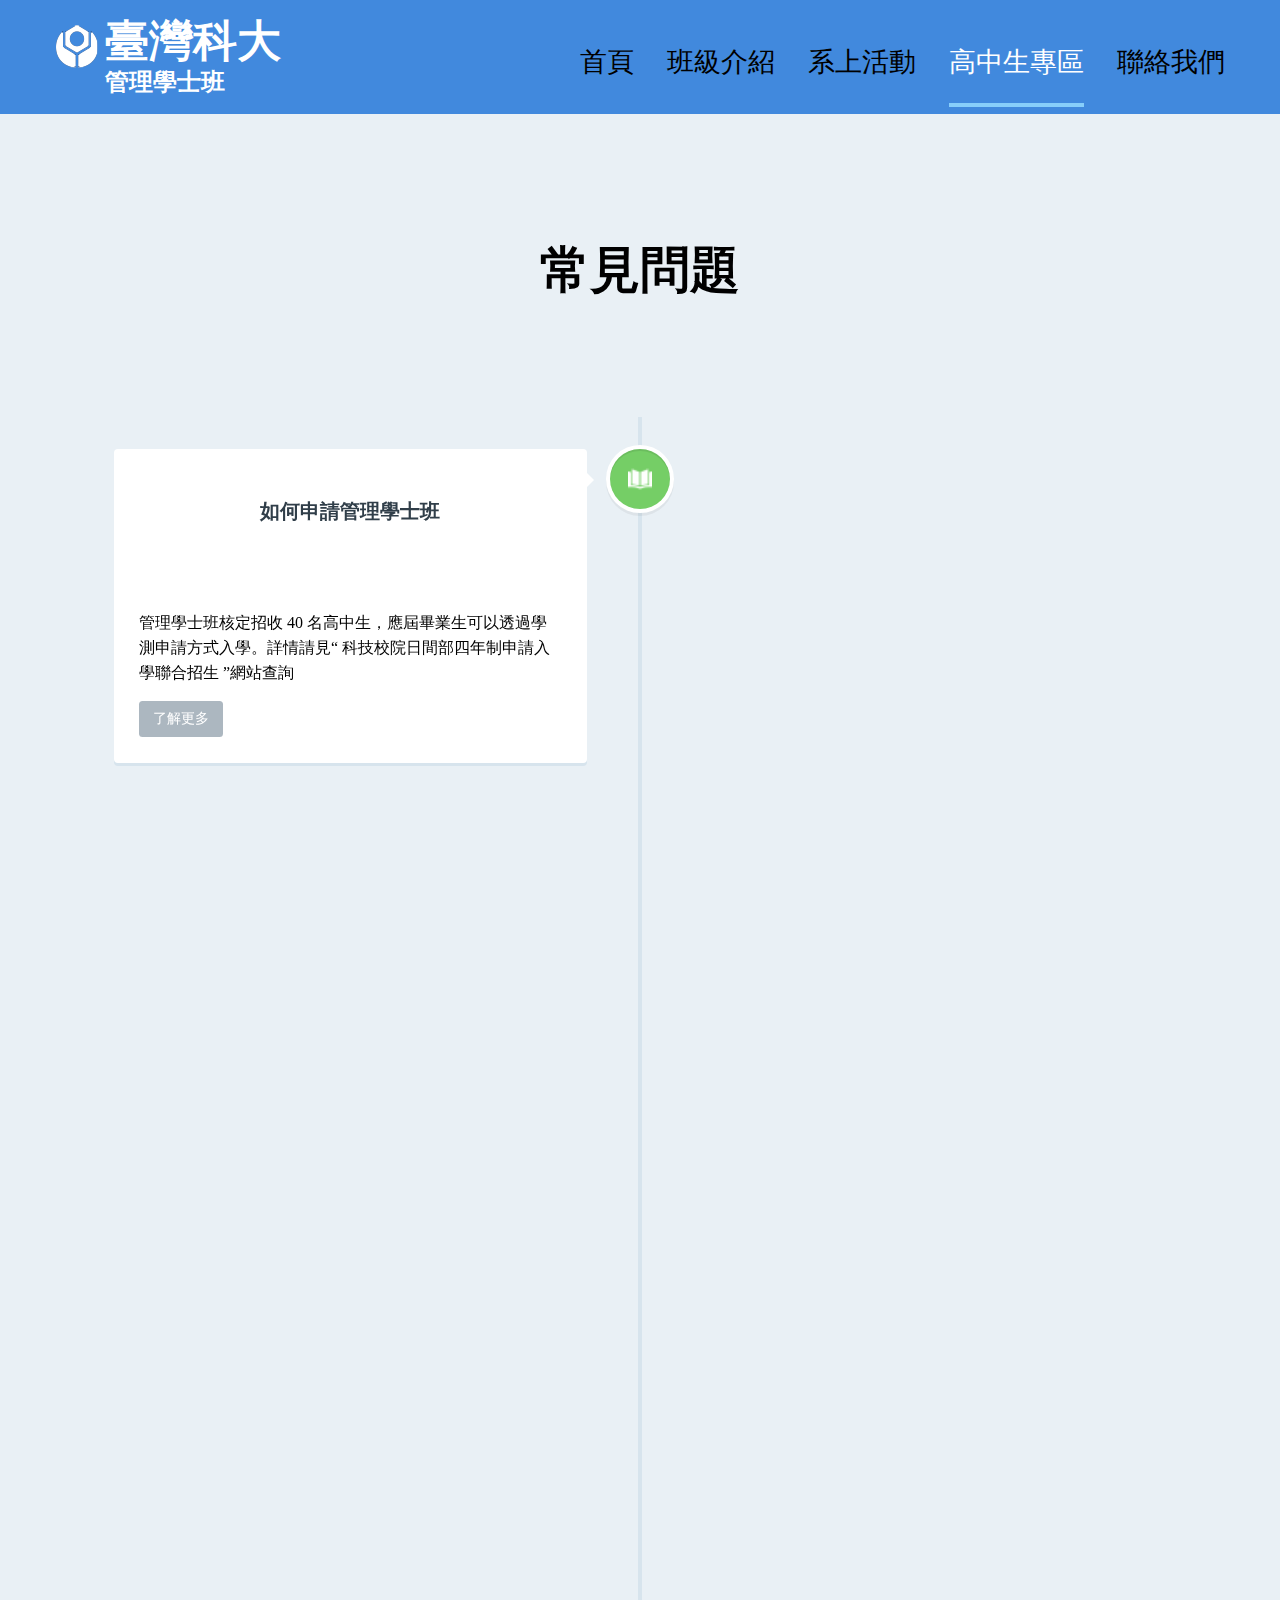
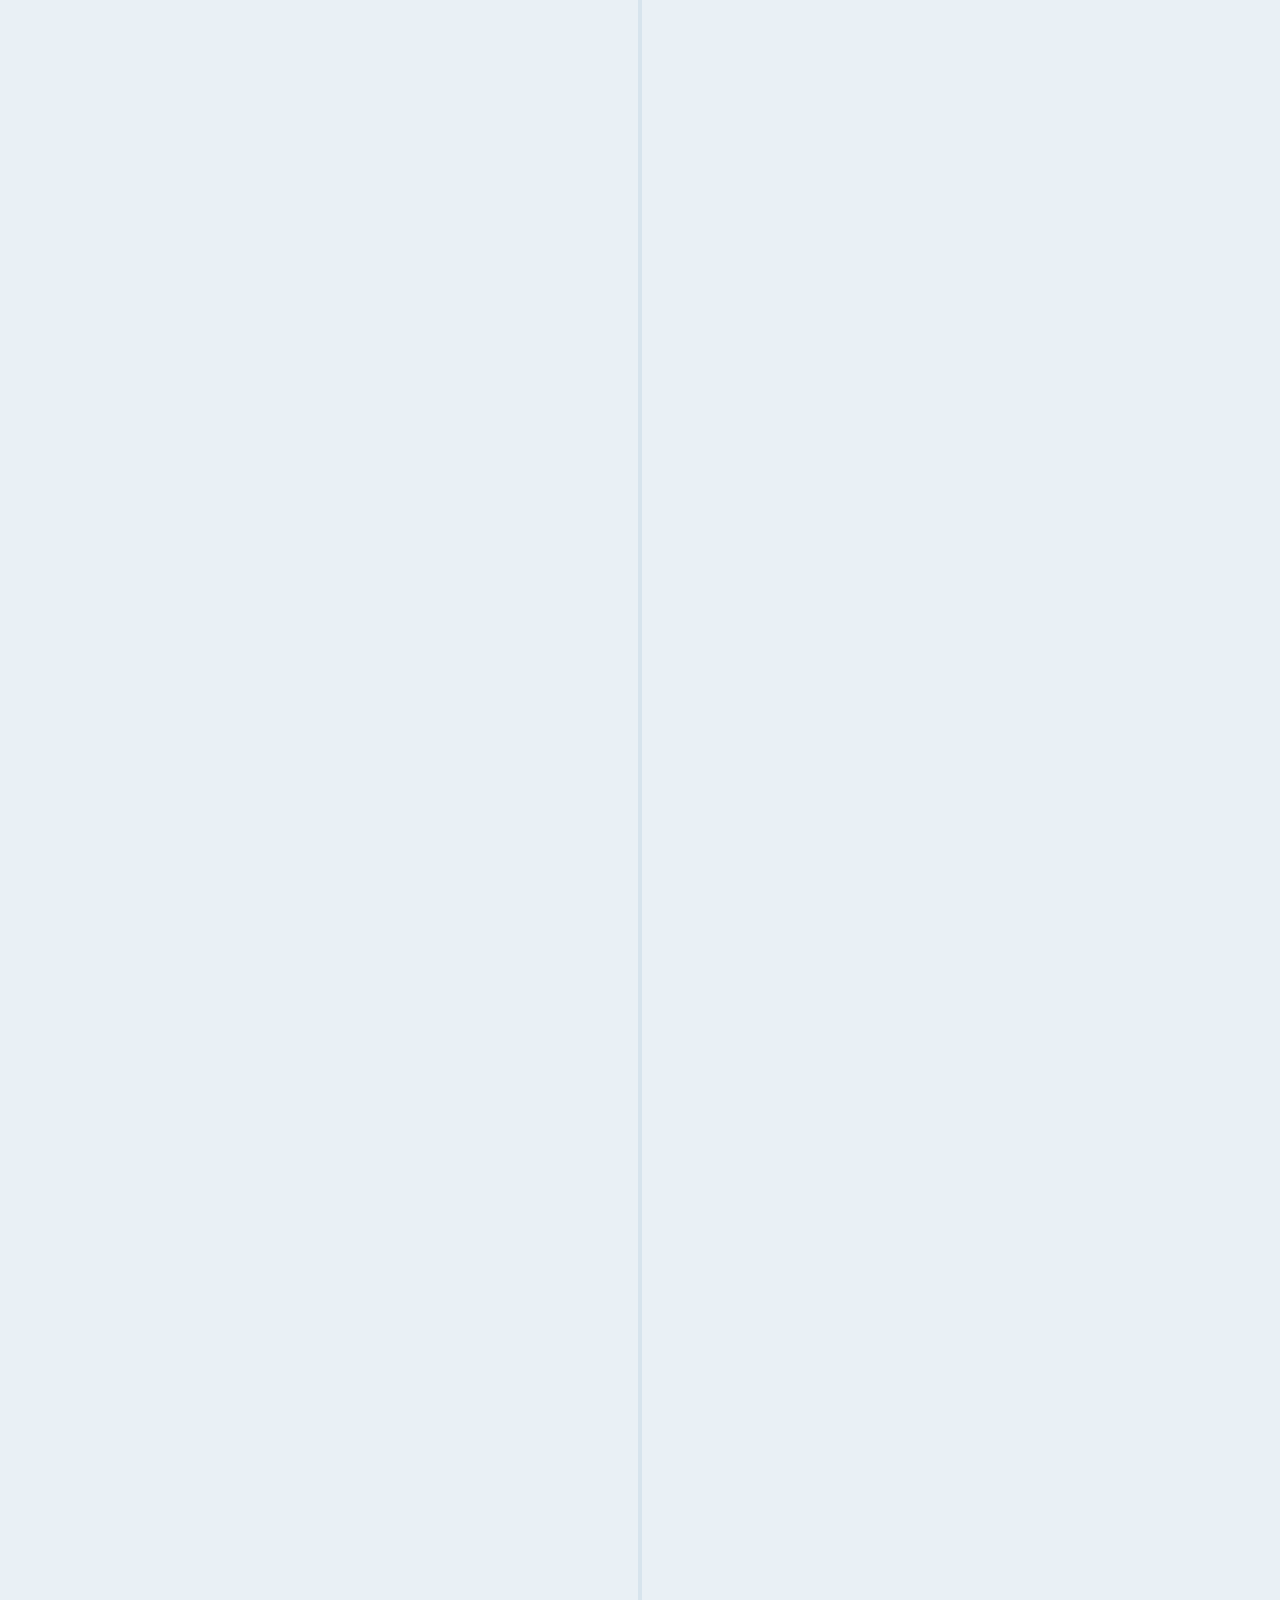
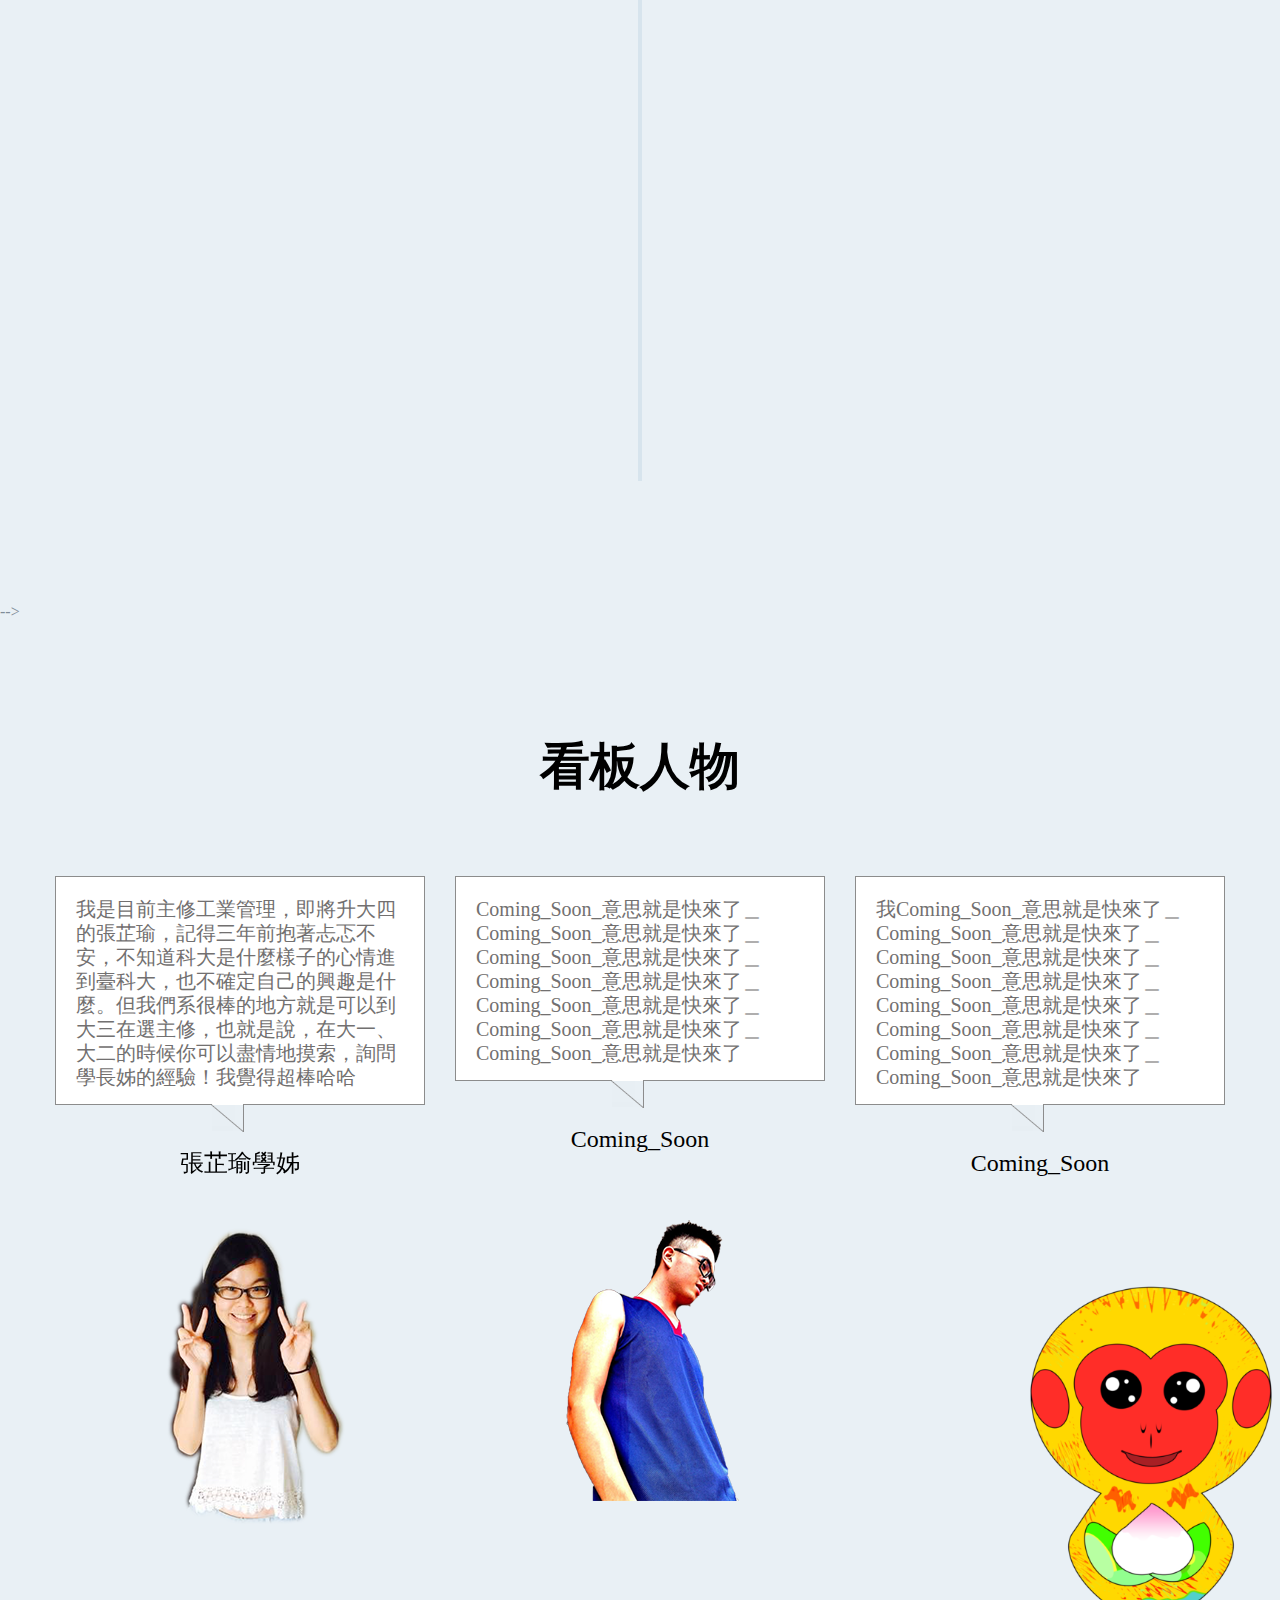
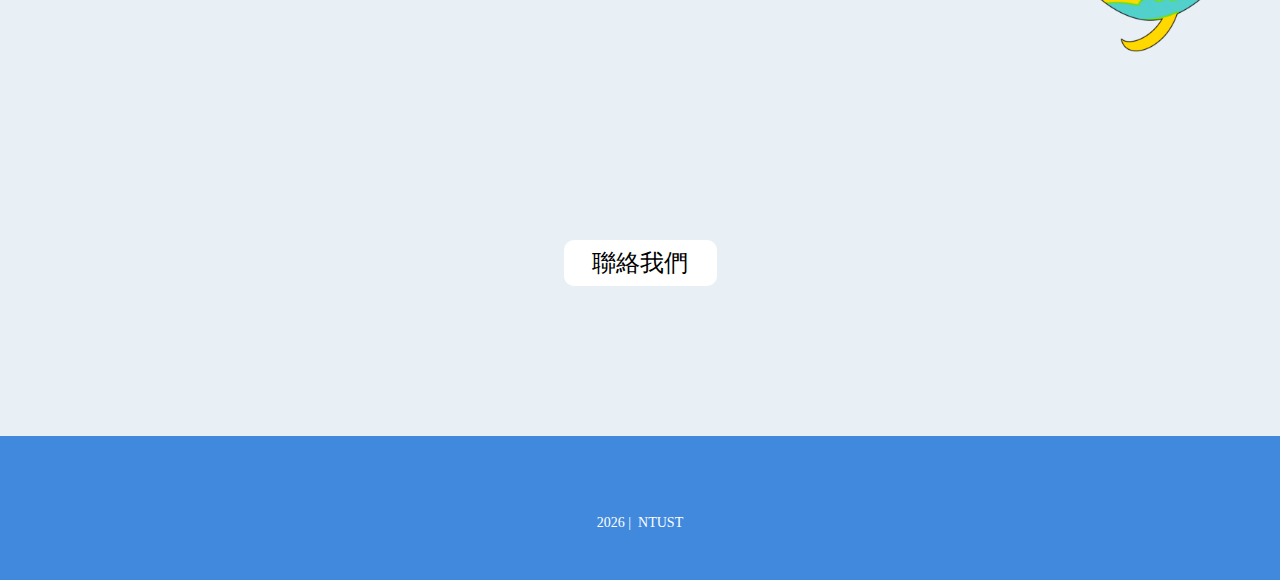
==== commit 798decb4: "v4" ====
--- a/index-3.html
+++ b/index-3.html
@@ -252,9 +252,7 @@
 						<div class="cd-timeline-content">
 							<h2>The End ?</h2>
 							<p>接下來請看我們的學長姐經驗分享吧～</p>
-							<!--<h2>附件下載</h2>
-							<p><a href="http://www.management.ntust.edu.tw/ezcatfiles/em/img/img/659/proj_application.doc" target="_blank"><span style="color:#000080;">實務專題-申請表</span></a></p><p><a href="http://www.management.ntust.edu.tw/ezcatfiles/em/img/img/643/293543440.doc" target="_blank"><span style="color:#000080;">實務專題-封面</span></a></p><p><a href="http://www.management.ntust.edu.tw/ezcatfiles/em/img/img/643/118273390.doc" target="_blank"><span style="color:#000080;">實務專題-書背</span></a></p><p><a href="http://www.management.ntust.edu.tw/ezcatfiles/em/img/img/643/110611201.doc" target="_blank"><span style="color:#000080;">實務專題-編排要點</span></a></p>
-							<span class="cd-date">Feb 26</span><p><a href="http://www.management.ntust.edu.tw/ezcatfiles/em/img/img/659/640087499.doc"><span style="color:#000080;">主修雙主修輔系異動申請書</span></a></p>-->
+
 						</div> <!-- cd-timeline-content -->
 					</div> <!-- cd-timeline-block -->
 				</section> <!-- cd-timeline -->
@@ -262,23 +260,7 @@
 
 		</div>
 	</div>
-	<!-- <div class="full-width-container block-2">
-		<div class="row">
-			<div class="gird_12">
-				<header><h2 id="map_content">交換地圖</h2></header>
-				<div id="map"></div>
-			</div>
-		</div>
-		<div class="container">
-			<div class="row">
-				<div class="grid_12">
-					<p style="text-align:center;"><a href="http://www.oia.ntust.edu.tw/home.php" target="blank" class="btn_b">暸解更多</a></p>
-				</div>
-			</div>
-		</div>
-
-	</div>
-	</div>
+
 	 -->	<div class="full-width-container block-3">
 		<div class="container">
 			<div class="row">
@@ -293,14 +275,14 @@
 					<img src="images/p1.png" style="margin-bottom:50px;">
 				</div>
 				<div class="grid_4">
-					<div class="text_content"><p>我很榮幸能夠參加系籃，從大一開始就能認識每個年級的知名人物，也更認識了其他系上的學長姐。而當選系學會副會長，舉辦系上活動以及系會與系上成員們的溝通，更加凝固了管不分的感情。感謝一路上教導我的學長姐，以及那些學弟學妹們，還有每年系籃球經們真的是辛苦啦~!</p> </div>
-					<h5>闕晟安</h5>
+					<div class="text_content"><p>Coming_Soon_意思就是快來了＿Coming_Soon_意思就是快來了＿Coming_Soon_意思就是快來了＿Coming_Soon_意思就是快來了＿Coming_Soon_意思就是快來了＿Coming_Soon_意思就是快來了＿Coming_Soon_意思就是快來了</p> </div>
+					<h5>Coming_Soon</h5>
 					<img src="images/p2.png" style="margin-bottom:50px;">
 				</div>
 				<div class="grid_4">
-					<div class="text_content"><p>我是目前主修工業管理，即將升大四的張芷瑜，記得三年前抱著忐忑不安，不知道科大是什麼樣子的心情進到臺科大，也不確定自己的興趣是什麼。但我們系很棒的地方就是可以到大三在選主修，也就是說，在大一、大二的時候你可以盡情地摸索，詢問學長姊的經驗！我覺得超棒哈哈</p> </div>
-					<h5>張芷瑜</h5>
-					<img src="images/p1.png" style="margin-bottom:50px;">
+					<div class="text_content"><p>我Coming_Soon_意思就是快來了＿Coming_Soon_意思就是快來了＿Coming_Soon_意思就是快來了＿Coming_Soon_意思就是快來了＿Coming_Soon_意思就是快來了＿Coming_Soon_意思就是快來了＿Coming_Soon_意思就是快來了＿Coming_Soon_意思就是快來了</p> </div>
+					<h5>Coming_Soon</h5>
+					<img src="images/p3.png" style="margin-bottom:50px;">
 				</div>
 			</div>
 		</div>
@@ -319,72 +301,12 @@
 	<div class="container">
 		<div class="row">
 			<div class="grid_12 copyright">
-				<!--<h2><span>Follow Us</span></h2>
-				<a href="#" class="btn bd-ra"><span class="fa fa-facebook"></span></a>
-				<a href="#" class="btn bd-ra"><span class="fa fa-tumblr"></span></a>
-				<a href="#" class="btn bd-ra"><span class="fa fa-google-plus"></span></a>-->
+
 				<pre><span id="copyright-year"></span> |  NTUST</pre>
 			</div>
 		</div>
 	</div>
 </footer>
-<script src="js/main.js"></script> <!-- Resource jQuery -->
-
-<!--
-  <script type="text/javascript">
-    var locations = [
-    	['捷克', 50.075538, 14.4378],
-    	['捷克', 50.075538, 14.4378],
-		['比利時', 50.503887, 4.469936],
-		['荷蘭', 52.132633, 5.291266],
-		['奧地利', 47.516231, 14.550072],
-		['義大利', 41.871940, 12.56738],
-		['俄羅斯', 61.524010, 105.318756],
-		['西班牙', 40.463667, -3.74922],
-		['瑞典', 60.128161, 18.643501],
-		['土耳其', 38.963745, 35.243322],
-    	['韓國', 37.566535, 126.977969],
-		['英國', 51.507351, -0.127758],
-		['法國', 48.856614, 2.352222],
-		['德國', 51.165691, 10.451526],
-		['東京', 35.689487, 139.691706],
-		['波蘭', 51.919438, 19.145136],
-		['丹麥', 56.263920, 9.501785],
-		['波蘭', 51.919438, 19.145136]
-
-    ];
-
-    var map = new google.maps.Map(document.getElementById("map"),{
-      zoom: 3,
-      center: new google.maps.LatLng(50, 50),
-      panControl:false,
-      zoomControl:false,
-      mapTypeControl:false,
-      scaleControl:false,
-      streetViewControl:false,
-      overviewMapControl:false,
-      rotateControl:true,
-      mapTypeId: google.maps.MapTypeId.ROADMAP
-    });
-
-    var infowindow = new google.maps.InfoWindow();
-
-    var marker, i;
-
-    for (i = 0; i < locations.length; i++) {
-      marker = new google.maps.Marker({
-      position: new google.maps.LatLng(locations[i][1], locations[i][2]),
-      map: map
-      });
-
-      google.maps.event.addListener(marker, 'click', (function(marker, i) {
-        return function() {
-        infowindow.setContent(locations[i][0]);
-        infowindow.open(map, marker);
-        }
-      })(marker, i));
-    }
-  </script>
- -->
+<script src="js/main.js"></script> <!--
 </body>
 </html>
--- a/css/style.css
+++ b/css/style.css
@@ -292,7 +292,7 @@
 @media(max-width:979px){
 
   #logopic {
-    visibility: hidden;
+    display: none;
   }
 }
 
@@ -1234,6 +1234,7 @@
   padding: 45px 0 0 0;
   height: 140px;
   font-family: Microsoft JhengHei;
+  line-height: 50px;
 
 }
 
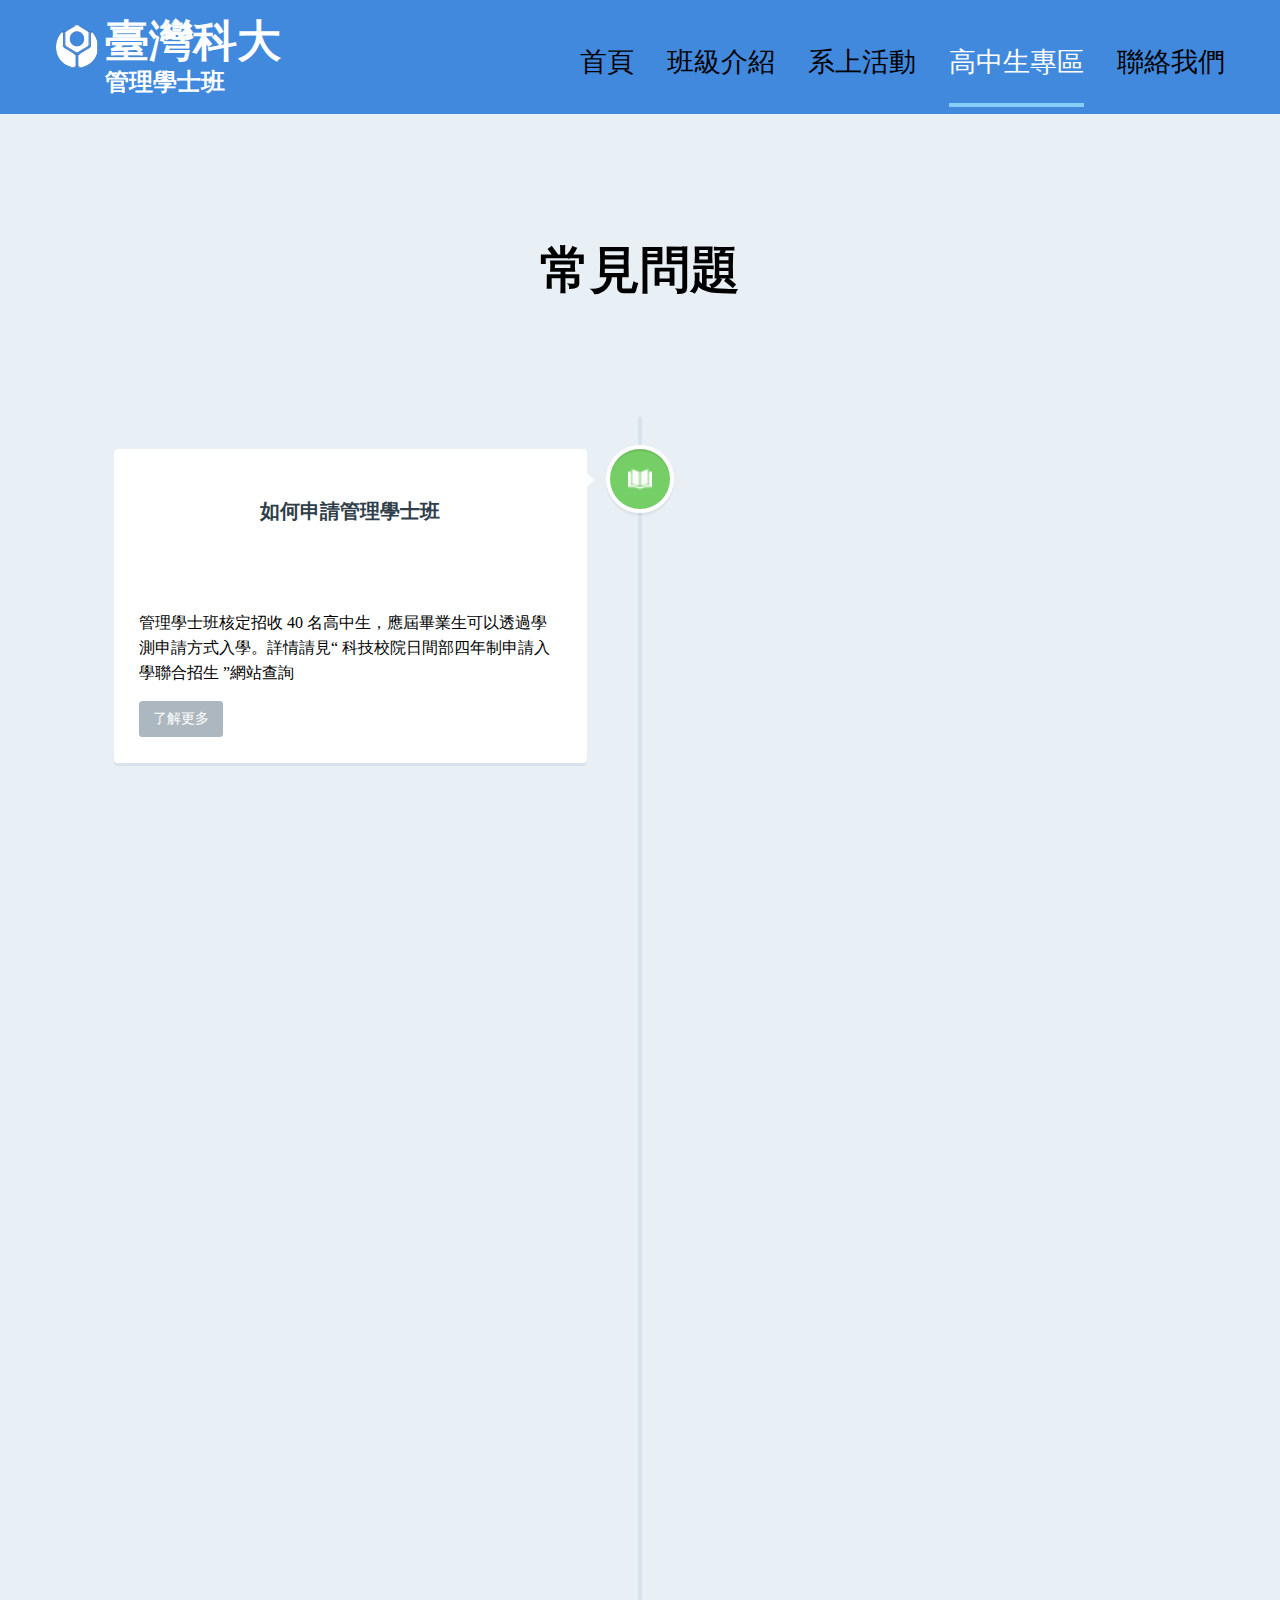
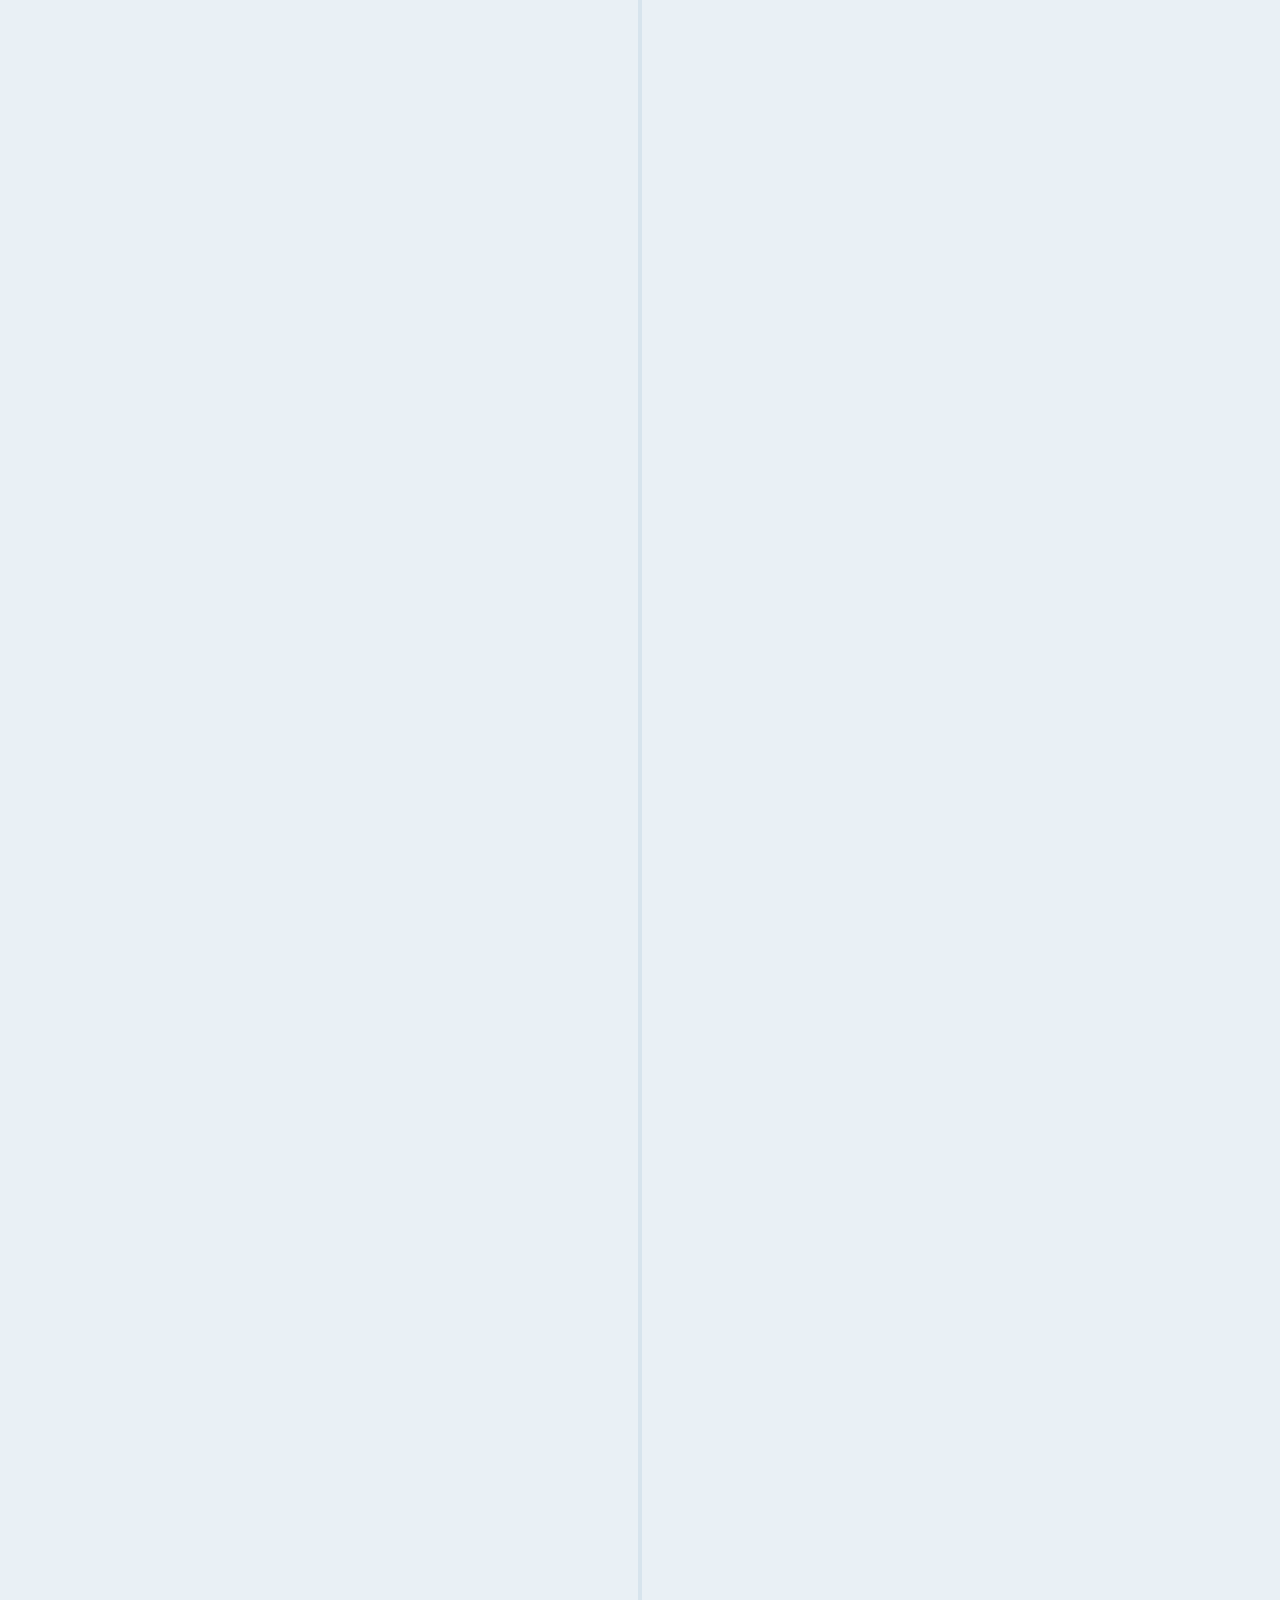
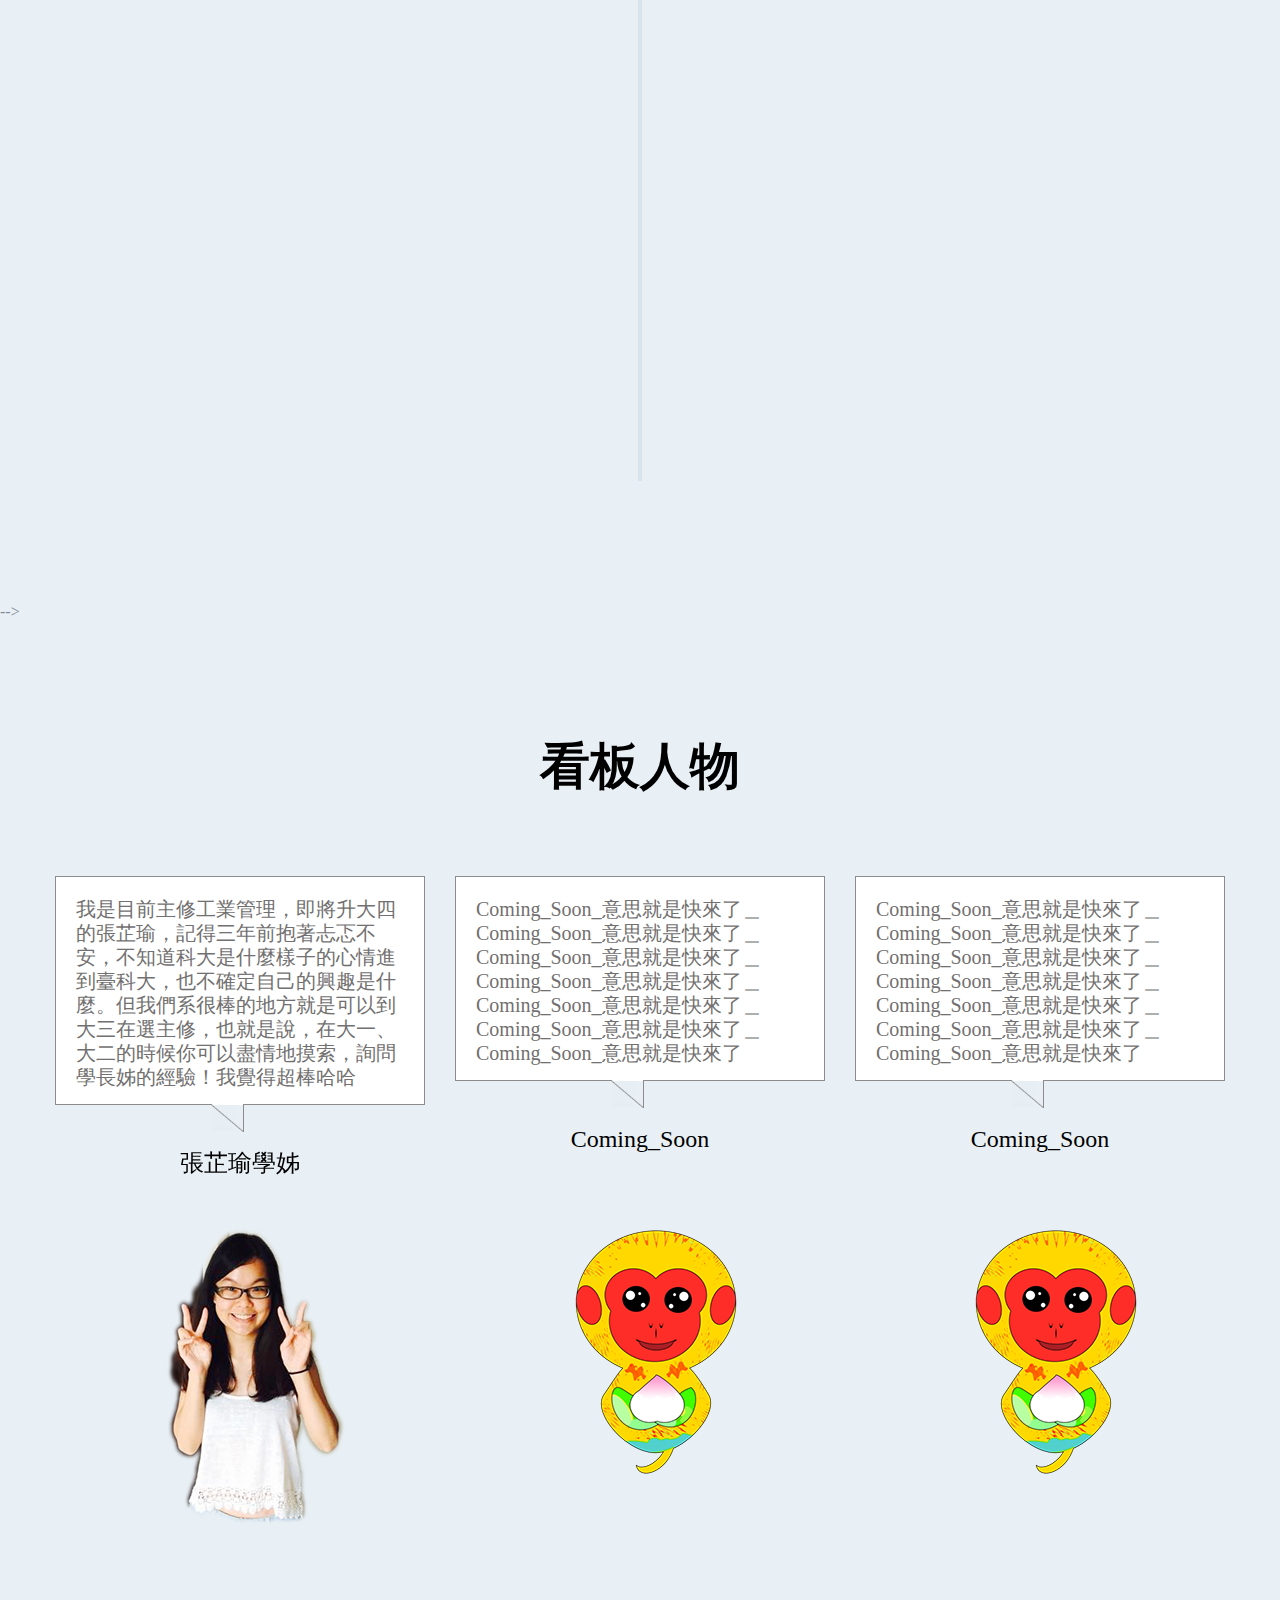
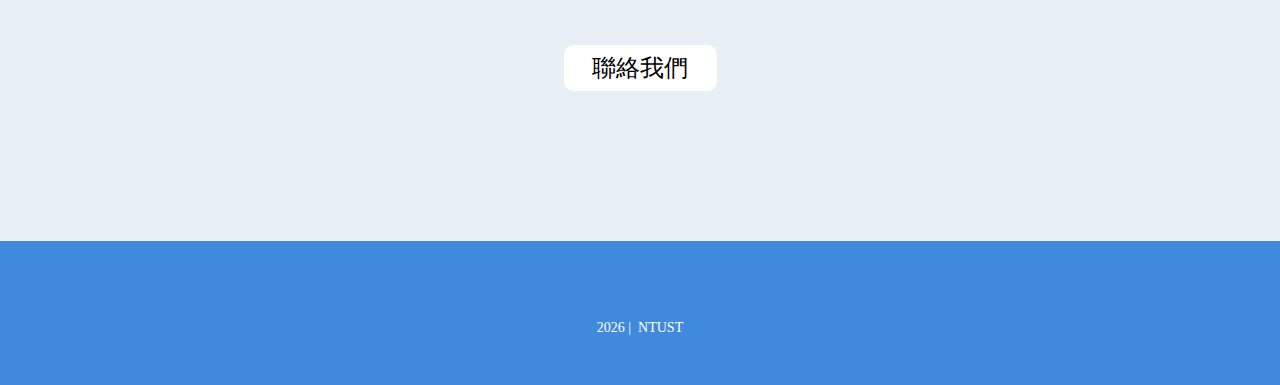
==== commit 9fc49828: "v7" ====
--- a/index-3.html
+++ b/index-3.html
@@ -280,7 +280,7 @@
 					<img src="images/p2.png" style="margin-bottom:50px;">
 				</div>
 				<div class="grid_4">
-					<div class="text_content"><p>我Coming_Soon_意思就是快來了＿Coming_Soon_意思就是快來了＿Coming_Soon_意思就是快來了＿Coming_Soon_意思就是快來了＿Coming_Soon_意思就是快來了＿Coming_Soon_意思就是快來了＿Coming_Soon_意思就是快來了＿Coming_Soon_意思就是快來了</p> </div>
+					<div class="text_content"><p>Coming_Soon_意思就是快來了＿Coming_Soon_意思就是快來了＿Coming_Soon_意思就是快來了＿Coming_Soon_意思就是快來了＿Coming_Soon_意思就是快來了＿Coming_Soon_意思就是快來了＿Coming_Soon_意思就是快來了</p> </div>
 					<h5>Coming_Soon</h5>
 					<img src="images/p3.png" style="margin-bottom:50px;">
 				</div>
